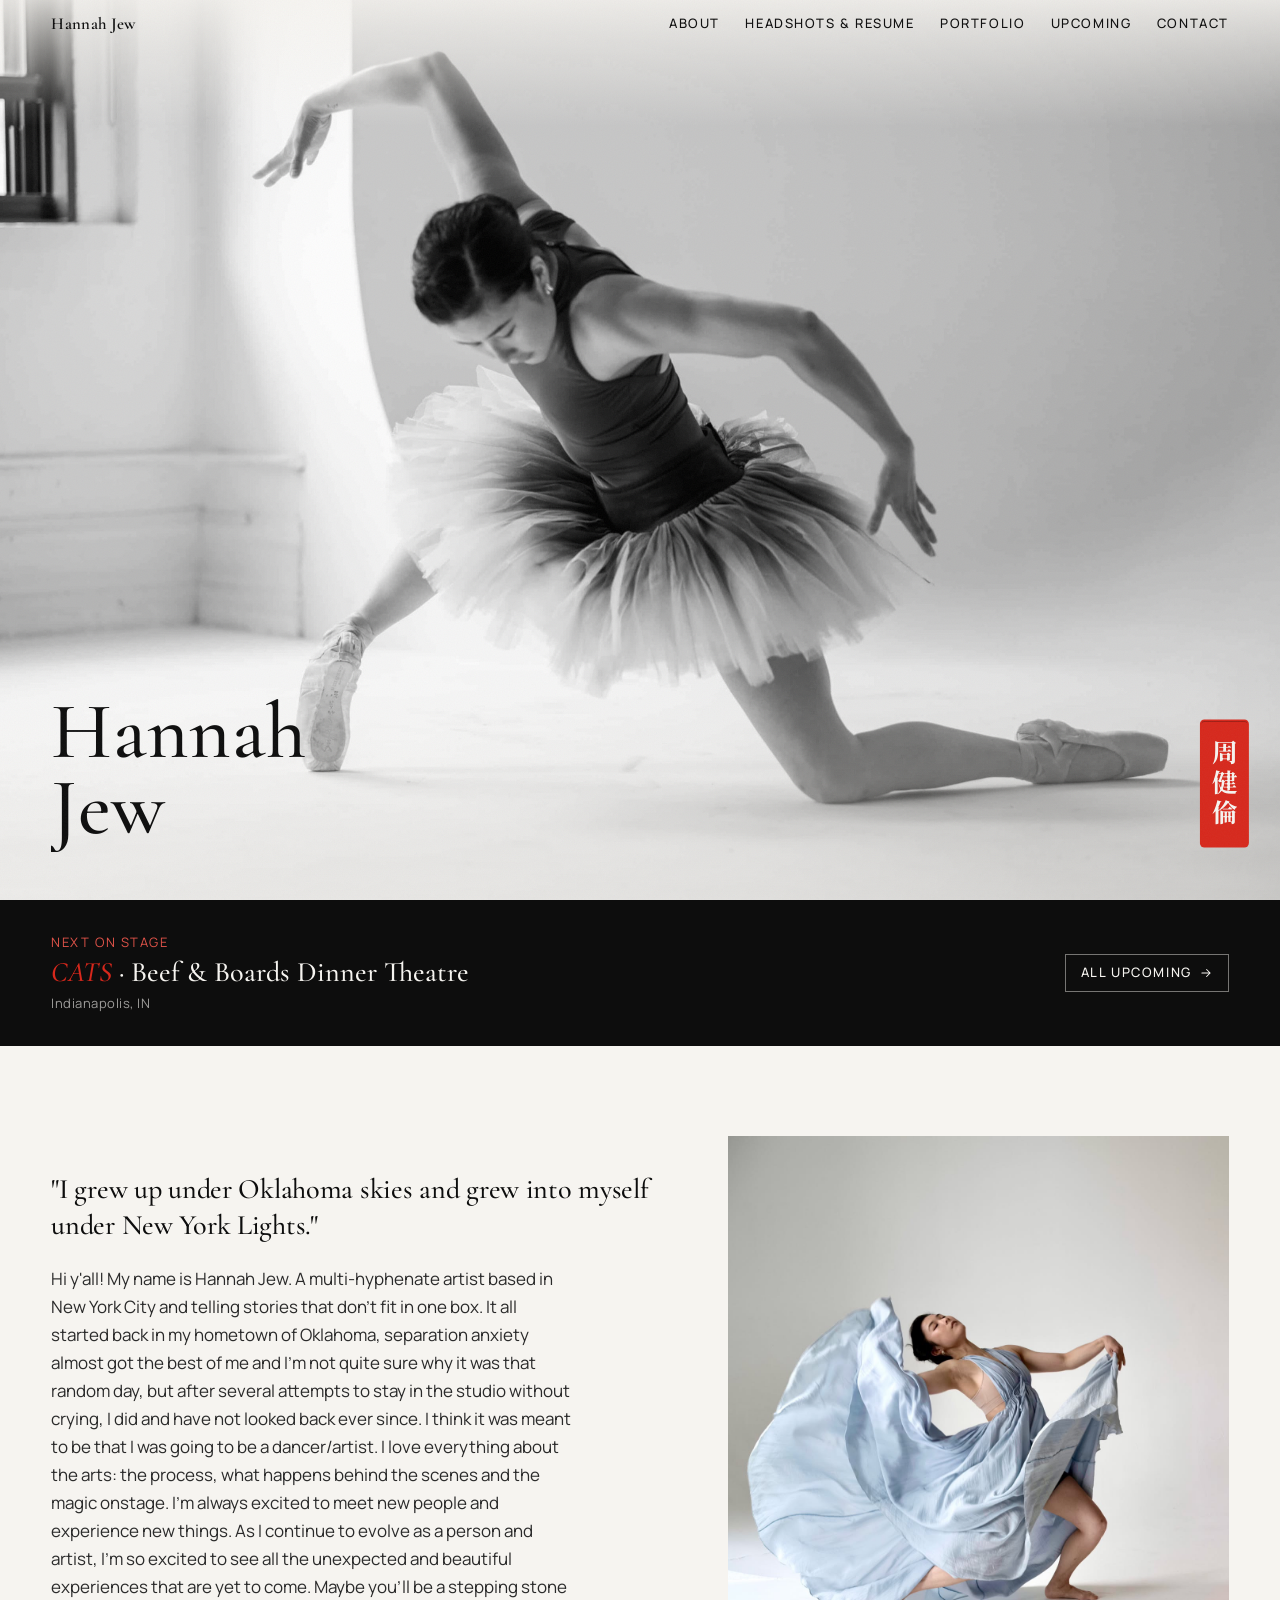
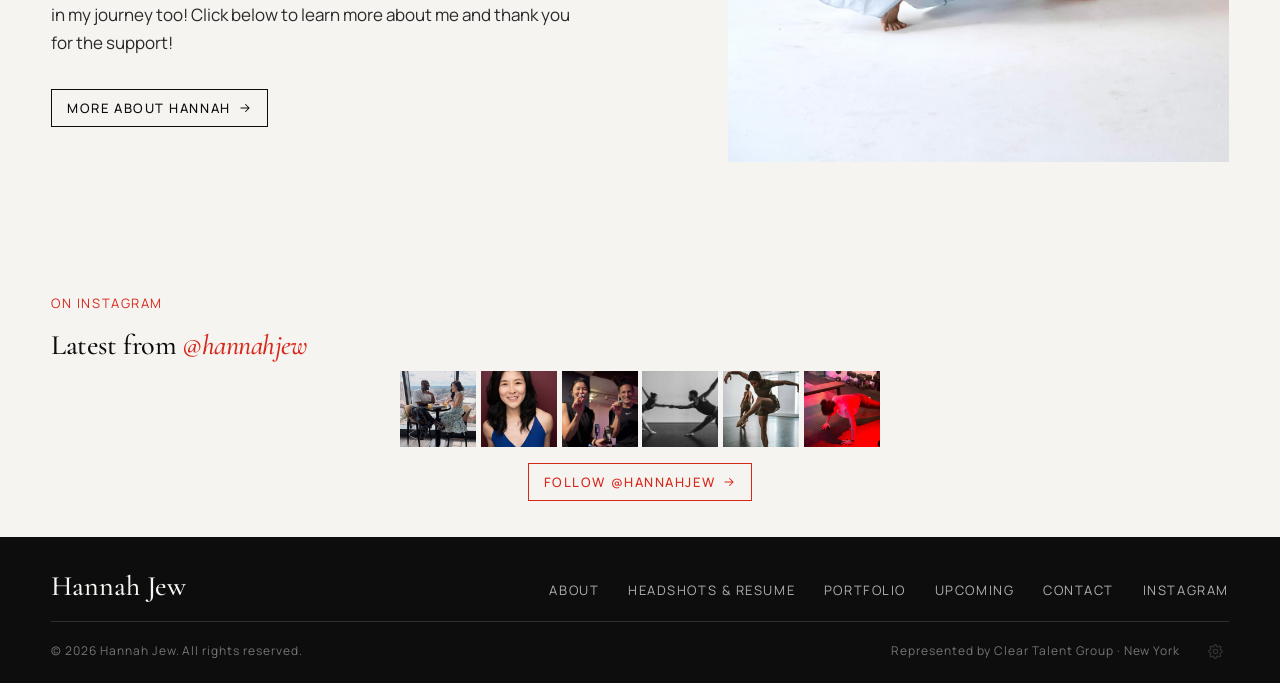
==== index.html @ 195b4dde "Studio polish: SVG icons, safer editing, multi-upload Replace editor and UI symbols with SVGs, keep " ====
<!DOCTYPE html>
<html lang="en">
<head>
  <meta charset="UTF-8" />
  <meta name="viewport" content="width=device-width, initial-scale=1.0" />
  <title>Hannah Jew</title>
  <meta name="description" content="Hannah Jew 周健倫 is a NYC-based multi-hyphenate artist: dancer, choreographer, and educator. AEA. The King and I National Tour, New York City Opera, Nai-Ni Chen Dance Company." />
  <meta property="og:title" content="Hannah Jew" />
  <meta property="og:description" content="Dancer · Choreographer · Educator · New York City" />
  <meta property="og:image" content="https://hannahcjew.com/assets/img/hero-tutu-bw.jpg" />
  <link rel="preconnect" href="https://fonts.googleapis.com" />
  <link rel="preconnect" href="https://fonts.gstatic.com" crossorigin />
  <link href="https://fonts.googleapis.com/css2?family=Cormorant+Garamond:ital,wght@0,400;0,500;0,600;0,700;1,400;1,500;1,600&family=Manrope:wght@400;500;600;700&family=Noto+Serif+TC:wght@500;600;700&display=swap" rel="stylesheet" />
  <link rel="stylesheet" href="assets/css/style.css?v=2026-08-30a" />
  <link rel="icon" href="favicon-32.png" type="image/png" sizes="32x32" />
  <link rel="icon" href="favicon-512.png" type="image/png" sizes="512x512" />
  <link rel="apple-touch-icon" href="apple-touch-icon.png" />
</head>
<body>

  <header class="nav">
    <a class="nav__brand" href="index.html">
      <span>Hannah Jew</span>
    </a>
    <button class="nav__toggle" aria-label="Menu" aria-expanded="false">
      <span></span><span></span><span></span>
    </button>
    <nav class="nav__links">
      <a href="about.html">About</a>
      <a href="headshots.html">Headshots &amp; Resume</a>
      <a href="portfolio.html">Portfolio</a>
      <a href="upcoming.html">Upcoming</a>
      <a href="contact.html">Contact</a>
    </nav>
  </header>

  <main>
    <section class="hero">
      <div class="hero__img">
        <img data-home-hero src="assets/img/hero-tutu-bw.jpg" alt="Hannah Jew in a tutu and pointe shoes, folded forward in an expressive pose" fetchpriority="high" />
      </div>
      <div class="hero__content">
        <h1 class="hero__name" aria-label="Hannah Jew">
          <span class="line"><span class="split" aria-hidden="true">Hannah</span></span>
          <span class="line"><em class="split" aria-hidden="true">Jew</em></span>
        </h1>
        <div class="hero__zh-block">
          <span class="seal seal--hero" lang="zh-Hant">周健倫</span>
        </div>
      </div>
    </section>

    <section class="next-show">
      <div class="container will-reveal">
        <p class="kicker" data-home-next-kicker>Next on stage</p>
        <h2 data-home-next-title><em>CATS</em> · Victoria</h2>
        <p class="meta" data-home-next-venue>Beef &amp; Boards Dinner Theatre · Indianapolis, IN</p>
        <a class="btn" data-home-next-link href="upcoming.html">Dates &amp; tickets <svg class="i" viewBox="0 0 24 24" width="14" height="14" aria-hidden="true" fill="none" stroke="currentColor" stroke-width="1.8" stroke-linecap="round" stroke-linejoin="round"><path d="M5 12h14M13 6l6 6-6 6"/></svg></a>
      </div>
    </section>

    <section class="container">
      <div class="intro">
        <div class="will-reveal">
          <h2 data-home-headline>A multi-hyphenate artist moving between <em>ballet, Broadway, and heritage</em>, telling stories that don't fit in one box.</h2>
          <div class="home-body" data-home-body></div>
          <a class="btn" href="about.html">More about Hannah <svg class="i" viewBox="0 0 24 24" width="14" height="14" aria-hidden="true" fill="none" stroke="currentColor" stroke-width="1.8" stroke-linecap="round" stroke-linejoin="round"><path d="M5 12h14M13 6l6 6-6 6"/></svg></a>
        </div>
        <figure class="intro__img will-reveal">
          <img data-home-intro-img src="assets/img/green-leotard.jpg" alt="Hannah Jew in a green leotard, arms curved in a sculptural contemporary shape" loading="lazy" />
        </figure>
      </div>
    </section>

    <section class="insta">
      <div class="container">
        <div class="page-head will-reveal">
          <p class="kicker">On Instagram</p>
          <h1>Latest from <em>@hannahjew</em></h1>
        </div>
        <div class="insta-grid">
          <a href="https://www.instagram.com/hannahjew" target="_blank" rel="noopener"><img src="assets/img/insta/insta-1.jpg" alt="Recent Instagram post from @hannahjew" loading="lazy" /></a>
          <a href="https://www.instagram.com/hannahjew" target="_blank" rel="noopener"><img src="assets/img/insta/insta-2.jpg" alt="" loading="lazy" /></a>
          <a href="https://www.instagram.com/hannahjew" target="_blank" rel="noopener"><img src="assets/img/insta/insta-3.jpg" alt="" loading="lazy" /></a>
          <a href="https://www.instagram.com/hannahjew" target="_blank" rel="noopener"><img src="assets/img/insta/insta-4.jpg" alt="" loading="lazy" /></a>
          <a href="https://www.instagram.com/hannahjew" target="_blank" rel="noopener"><img src="assets/img/insta/insta-5.jpg" alt="" loading="lazy" /></a>
          <a href="https://www.instagram.com/hannahjew" target="_blank" rel="noopener"><img src="assets/img/insta/insta-6.jpg" alt="" loading="lazy" /></a>
        </div>
        <p class="insta-follow will-reveal">
          <a class="btn btn--red" href="https://www.instagram.com/hannahjew" target="_blank" rel="noopener">Follow @hannahjew <svg class="i" viewBox="0 0 24 24" width="14" height="14" aria-hidden="true" fill="none" stroke="currentColor" stroke-width="1.8" stroke-linecap="round" stroke-linejoin="round"><path d="M5 12h14M13 6l6 6-6 6"/></svg></a>
        </p>
      </div>
    </section>
  </main>

  <footer class="footer">
    <div class="footer__top">
      <p class="footer__name">Hannah Jew</p>
      <nav class="footer__links">
        <a href="about.html">About</a>
        <a href="headshots.html">Headshots &amp; Resume</a>
        <a href="portfolio.html">Portfolio</a>
        <a href="upcoming.html">Upcoming</a>
        <a href="contact.html">Contact</a>
        <a href="https://www.instagram.com/hannahjew" target="_blank" rel="noopener">Instagram</a>
      </nav>
    </div>
    <div class="footer__bottom">
      <span>© <span data-year>2026</span> Hannah Jew. All rights reserved.</span>
      <span>Represented by Clear Talent Group · New York</span>
    </div>
  </footer>

  <script src="assets/js/config.js?v=2026-08-30a"></script>
  <script src="assets/js/main.js?v=2026-08-30a"></script>
  <script src="assets/js/content.js?v=2026-08-30a"></script>
  <script src="assets/js/studio.js?v=2026-08-30a"></script>
</body>
</html>
---- assets/css/style.css ----
/* ============================================================
   HANNAH JEW 周健倫 · hannahcjew.com
   Design system: ink black / warm paper white / seal-stamp red
   Type: Cormorant Garamond (display serif) · Manrope (UI/body)
         Noto Serif TC (Chinese)
   ============================================================ */

:root {
  --ink: #0d0d0d;
  --ink-rgb: 13 13 13;
  --ink-soft: #2a2a2a;
  --paper: #f6f4f0;
  --paper-rgb: 246 244 240;
  --paper-dim: #ece9e3;
  --red: #d7281c;          /* vermillion, Chinese seal-paste red */
  --red-deep: #b01f15;
  --grey: #8a877f;
  --line: rgb(var(--ink-rgb) / 0.14);

  --font-display: "Cormorant Garamond", "Noto Serif TC", Georgia, serif;
  --font-ui: "Manrope", "Helvetica Neue", Arial, sans-serif;
  --sans: var(--font-ui);
  --font-tc: "Noto Serif TC", "Songti TC", "SimSun", serif;

  --nav-h: 48px;
  --pad: clamp(1.25rem, 4vw, 3.5rem);
  --ease-out: cubic-bezier(0.16, 1, 0.3, 1);

  --text-xs: 0.75rem;
  --text-sm: 0.8125rem;
  --text-body: 1.0625rem;
  --text-h2: clamp(1.35rem, 2.2vw, 1.8rem);
  --text-h1: clamp(1.85rem, 3.4vw, 2.75rem);
  --text-display: clamp(2.4rem, 6.4vw, 5rem);
  --ls-label: 0.12em;
}

/* ============================================================
   THEMES
   Five looks, all switchable from the dropdown in the nav.
   The default is set in assets/js/config.js.
   1. seal      · paper white / ink / vermillion (the original)
   2. noir      · ink black stage, paper text, red spotlight
   3. porcelain · gallery white with cobalt blue (Chinese porcelain)
   4. crimson   · deep red curtain, gold-cream text
   5. jade      · soft celadon paper with deep jade green
   ============================================================ */

[data-theme="noir"] {
  --ink: #f2efe9;
  --ink-rgb: 242 239 233;
  --ink-soft: #c9c5bd;
  --paper: #0e0d0c;
  --paper-rgb: 14 13 12;
  --paper-dim: #191715;
  --red: #ff3b2e;
  --red-deep: #d7281c;
  --grey: #7d7a73;
  --line: rgb(var(--ink-rgb) / 0.16);
}

[data-theme="porcelain"] {
  --ink: #101728;
  --ink-rgb: 16 23 40;
  --ink-soft: #33405c;
  --paper: #f5f7fa;
  --paper-rgb: 245 247 250;
  --paper-dim: #e8edf4;
  --red: #1b4fd8;
  --red-deep: #143ca8;
  --grey: #828b9c;
  --line: rgb(var(--ink-rgb) / 0.13);
}

[data-theme="crimson"] {
  --ink: #f7ead8;
  --ink-rgb: 247 234 216;
  --ink-soft: #d9c6ae;
  --paper: #2a0705;
  --paper-rgb: 42 7 5;
  --paper-dim: #3a0f0c;
  --red: #ff4a3d;
  --red-deep: #e03325;
  --grey: #a08672;
  --line: rgb(var(--ink-rgb) / 0.18);
}

[data-theme="jade"] {
  --ink: #12241c;
  --ink-rgb: 18 36 28;
  --ink-soft: #33503f;
  --paper: #eff3ec;
  --paper-rgb: 239 243 236;
  --paper-dim: #e2e9dd;
  --red: #0e7a4f;
  --red-deep: #0a5c3b;
  --grey: #7f8f82;
  --line: rgb(var(--ink-rgb) / 0.14);
}

/* ------------------------------------------------------------
   THEME AMBIENCE
   Each theme gets its own living background layer:
   noir      · a stage spotlight that follows the cursor
   porcelain · slow-drifting pools of blue light
   crimson   · a silky sheen sweeping across the curtain
   jade      · soft mist breathing across the page
   ------------------------------------------------------------ */
body::before {
  content: "";
  position: fixed;
  inset: -25%;
  pointer-events: none;
  z-index: 8990;
  opacity: 0;
  transition: opacity 1.2s var(--ease-out);
}

[data-theme="noir"] body::before {
  inset: 0; /* spotlight tracks the cursor in viewport coordinates */
  opacity: 1;
  background: radial-gradient(
    46rem circle at var(--mx, 50%) var(--my, 30%),
    rgb(255 233 195 / 0.11),
    rgb(255 233 195 / 0.04) 42%,
    transparent 68%
  );
  mix-blend-mode: screen;
}

[data-theme="porcelain"] body::before {
  opacity: 1;
  background:
    radial-gradient(40rem 26rem at 16% 22%, rgb(27 79 216 / 0.08), transparent 68%),
    radial-gradient(46rem 30rem at 86% 74%, rgb(27 79 216 / 0.06), transparent 68%);
  animation: ambientDrift 24s ease-in-out infinite alternate;
}

[data-theme="crimson"] body::before {
  opacity: 1;
  background: linear-gradient(
    105deg,
    transparent 32%,
    rgb(255 170 110 / 0.10) 46%,
    rgb(255 170 110 / 0.04) 52%,
    transparent 64%
  );
  background-size: 280% 100%;
  animation: ambientSheen 10s ease-in-out infinite;
}

[data-theme="jade"] body::before {
  opacity: 1;
  background:
    radial-gradient(44rem 26rem at 24% 78%, rgb(14 122 79 / 0.08), transparent 70%),
    radial-gradient(38rem 24rem at 80% 18%, rgb(14 122 79 / 0.05), transparent 70%);
  animation: ambientDrift 30s ease-in-out infinite alternate;
}

@keyframes ambientDrift {
  to { transform: translate3d(4%, -3%, 0) scale(1.08); }
}
@keyframes ambientSheen {
  0% { background-position: 130% 0; }
  60% { background-position: -30% 0; }
  100% { background-position: -30% 0; }
}

/* theme-change sweep: view transition circle reveal */
::view-transition-old(root),
::view-transition-new(root) {
  animation: none;
  mix-blend-mode: normal;
}
/* fallback crossfade for browsers without view transitions */
html.theme-fading,
html.theme-fading * {
  transition: background-color 0.6s var(--ease-out), color 0.6s var(--ease-out),
    border-color 0.6s var(--ease-out) !important;
}

/* ---------- reset ---------- */
*, *::before, *::after { box-sizing: border-box; margin: 0; padding: 0; }
html { scroll-behavior: smooth; font-optical-sizing: auto; }
body {
  font-family: var(--font-ui);
  background: var(--paper);
  color: var(--ink);
  font-size: var(--text-body);
  line-height: 1.65;
  -webkit-font-smoothing: antialiased;
  overflow-x: hidden;
  min-height: 100svh;
  display: flex;
  flex-direction: column;
}
main { flex: 1; }
img { display: block; max-width: 100%; height: auto; }
a { color: inherit; text-decoration: none; }
ul { list-style: none; }
button { font: inherit; background: none; border: none; cursor: pointer; color: inherit; }

::selection { background: var(--red); color: var(--paper); }

/* subtle film grain over everything */
body::after {
  content: "";
  position: fixed;
  inset: 0;
  pointer-events: none;
  z-index: 9000;
  opacity: 0.05;
  background-image: url("data:image/svg+xml,%3Csvg xmlns='http://www.w3.org/2000/svg' width='120' height='120'%3E%3Cfilter id='n'%3E%3CfeTurbulence type='fractalNoise' baseFrequency='0.85' numOctaves='2'/%3E%3C/filter%3E%3Crect width='120' height='120' filter='url(%23n)'/%3E%3C/svg%3E");
}

/* ---------- seal stamp (logo) ---------- */
.seal {
  display: inline-flex;
  align-items: center;
  justify-content: center;
  background: var(--red);
  color: var(--paper);
  font-family: var(--font-tc);
  font-weight: 700;
  writing-mode: vertical-rl;
  letter-spacing: 0.18em;
  border-radius: 3px;
  box-shadow: 0 1px 0 rgba(0,0,0,0.25) inset, 0 0 0 1.5px var(--red);
  outline: 1px solid transparent;
  user-select: none;
  line-height: 1;
}
.seal--nav {
  font-size: 0.78rem;
  padding: 0.5em 0.32em;
  transform: rotate(0.001deg);
}
.seal--hero {
  font-size: clamp(1.1rem, 2.2vw, 1.6rem);
  padding: 0.65em 0.4em;
  transform: none;
  animation: sealStamp 1s 1.15s var(--ease-out) both;
}
@keyframes sealStamp {
  from { opacity: 0; transform: scale(1.08); }
  to { opacity: 1; transform: none; }
}
.seal--footer { font-size: 0.9rem; padding: 0.6em 0.38em; }

/* ---------- navigation ---------- */
.nav {
  position: fixed;
  top: 0; left: 0; right: 0;
  z-index: 1000;
  height: var(--nav-h);
  display: flex;
  align-items: center;
  justify-content: space-between;
  padding: 0 var(--pad);
  transition: background 0.4s var(--ease-out), box-shadow 0.4s var(--ease-out);
}
/* the blur lives on a pseudo-element: backdrop-filter on the nav
   itself would trap the fixed fullscreen mobile menu inside the bar */
.nav::before {
  content: "";
  position: absolute;
  inset: 0;
  z-index: -1;
  background: rgb(var(--paper-rgb) / 0.88);
  backdrop-filter: blur(14px);
  -webkit-backdrop-filter: blur(14px);
  opacity: 0;
  transition: opacity 0.4s var(--ease-out);
}
.nav.is-scrolled::before { opacity: 1; }
.nav.is-scrolled { box-shadow: 0 1px 0 var(--line); }
.nav__brand {
  display: flex;
  align-items: center;
  gap: 0.75rem;
  font-family: var(--font-display);
  font-weight: 600;
  font-size: 1.05rem;
  letter-spacing: 0.02em;
}
.nav__brand .zh {
  font-family: var(--font-tc);
  font-size: 0.95rem;
  color: var(--ink-soft);
}
.nav__links {
  display: flex;
  gap: clamp(0.85rem, 2vw, 1.7rem);
  align-items: center;
}
.nav__links a {
  font-size: var(--text-sm);
  font-weight: 500;
  letter-spacing: var(--ls-label);
  text-transform: uppercase;
  position: relative;
  padding: 0.2em 0;
}
.nav__links a::after {
  content: "";
  position: absolute;
  left: 0; bottom: 0;
  width: 100%; height: 1.5px;
  background: var(--red);
  transform: scaleX(0);
  transform-origin: right;
  transition: transform 0.35s var(--ease-out);
}
.nav__links a:hover::after,
.nav__links a.is-active::after { transform: scaleX(1); transform-origin: left; }
.nav__links a.is-active { color: var(--red); }
.nav-chip {
  display: inline-flex;
  align-items: center;
  position: relative;
}
.nav-chip.is-nav-hidden { display: none; }
body.hj-edit .nav-chip.is-nav-hidden { display: inline-flex; }
body.hj-edit .nav-chip.is-nav-hidden a { opacity: 0.4; }
.nav-chip__x {
  display: none;
  position: absolute;
  top: -0.55rem;
  right: -0.7rem;
  width: 18px;
  height: 18px;
  border-radius: 999px;
  border: 1px solid var(--line);
  background: var(--paper);
  color: var(--ink);
  font-size: 0.75rem;
  line-height: 1;
  cursor: pointer;
  place-items: center;
  z-index: 3;
}
body.hj-edit .nav-chip__x { display: grid; }
.nav-chip__x:hover { background: var(--red); border-color: var(--red); color: #fff; }

.nav__toggle {
  display: none;
  z-index: 1102;
  width: 32px; height: 32px;
  position: relative;
}
.nav__toggle span {
  position: absolute;
  left: 8px; right: 8px;
  height: 2px;
  background: currentColor;
  transition: transform 0.35s var(--ease-out), opacity 0.25s;
}
.nav__toggle span:nth-child(1) { top: 8px; }
.nav__toggle span:nth-child(2) { top: 15px; }
.nav__toggle span:nth-child(3) { top: 22px; }
.nav__toggle[aria-expanded="true"] span:nth-child(1) { transform: translateY(7px) rotate(45deg); }
.nav__toggle[aria-expanded="true"] span:nth-child(2) { opacity: 0; }
.nav__toggle[aria-expanded="true"] span:nth-child(3) { transform: translateY(-7px) rotate(-45deg); }

@media (max-width: 820px) {
  .nav__toggle { display: block; }
  /* the mobile menu becomes a playbill of its own:
     numbered italic serif entries rising in one after another,
     with the Chinese name watermarked down the right edge */
  .nav__links {
    position: fixed;
    inset: 0;
    z-index: 1100;
    flex-direction: column;
    align-items: flex-start;
    justify-content: center;
    gap: 1.3rem;
    padding-left: clamp(2rem, 10vw, 4rem);
    background: var(--ink);
    color: var(--paper);
    /* circular wipe out of the hamburger corner */
    clip-path: circle(0px at calc(100% - 40px) 38px);
    pointer-events: none;
    transition: clip-path 0.65s var(--ease-out);
  }
  .nav__links.is-open {
    clip-path: circle(150% at calc(100% - 40px) 38px);
    pointer-events: auto;
  }
  .nav__links a {
    font-family: var(--font-display);
    font-style: italic;
    font-weight: 400;
    font-size: clamp(1.55rem, 5.5vw, 2.05rem);
    letter-spacing: 0.01em;
    text-transform: none;
    opacity: 0;
    transform: translateY(26px);
    transition: opacity 0.5s var(--ease-out), transform 0.5s var(--ease-out);
  }
  .nav__links a::after { height: 2px; bottom: 0.06em; }
  .nav__links.is-open a { opacity: 1; transform: none; }
  .nav__links.is-open .nav-chip:nth-child(1) a { transition-delay: 0.08s; }
  .nav__links.is-open .nav-chip:nth-child(2) a { transition-delay: 0.15s; }
  .nav__links.is-open .nav-chip:nth-child(3) a { transition-delay: 0.22s; }
  .nav__links.is-open .nav-chip:nth-child(4) a { transition-delay: 0.29s; }
  .nav__links.is-open .nav-chip:nth-child(5) a { transition-delay: 0.36s; }
  body.nav-open { overflow: hidden; }
  body.nav-open .nav__toggle { color: var(--paper); }
}

/* ---------- hero (home) ---------- */
.hero {
  position: relative;
  min-height: 100svh;
  display: grid;
  grid-template-columns: 1fr;
  grid-template-rows: 1fr auto; /* name block takes the space, ticker pins to the bottom edge */
  overflow: hidden;
  background: var(--paper);
}
.hero__img {
  position: absolute;
  inset: 0;
  overflow: hidden;
  animation: heroReveal 1.5s var(--ease-out) both;
}
@keyframes heroReveal {
  from { opacity: 0; clip-path: inset(0 0 14% 0); }
  to { opacity: 1; clip-path: inset(0 0 0 0); }
}
.hero__img img {
  width: 100%; height: 100%;
  object-fit: cover;
  object-position: center 30%;
  filter: none;
  transform-origin: 50% 35%;
  animation: kenBurns 30s ease-in-out infinite alternate;
  transition: filter 1s var(--ease-out);
}
@keyframes kenBurns {
  from { transform: scale(1.02); }
  to { transform: scale(1.14) translateX(-1.5%); }
}
/* the hero photograph stays black and white in every theme;
   only noir deepens the contrast slightly for its darker stage */
[data-theme="noir"] .hero__img img {
  filter: contrast(1.08) brightness(0.92);
}
.hero__img::after {
  content: "";
  position: absolute; inset: 0;
  pointer-events: none;
  background:
    linear-gradient(to bottom, rgb(var(--paper-rgb) / 0.85) 0%, rgb(var(--paper-rgb) / 0) 14%),
    linear-gradient(to top, rgb(var(--paper-rgb) / 0.55) 0%, rgb(var(--paper-rgb) / 0) 26%);
}
.hero__content {
  position: relative;
  z-index: 2;
  align-self: end;
  padding: 0 var(--pad) clamp(2.5rem, 6vh, 5rem);
  display: flex;
  align-items: flex-end;
  justify-content: space-between;
  gap: 2rem;
  flex-wrap: wrap;
}
.hero__name {
  font-family: var(--font-display);
  font-weight: 500;
  font-size: var(--text-display);
  line-height: 0.95;
  letter-spacing: 0.005em;
}
.hero__name .line {
  display: block;
  overflow: hidden;
  padding-bottom: 0.08em;
  margin-bottom: -0.08em;
}
.hero__name em {
  /* upright: Bodoni's italic capital J reads oddly at display sizes */
  font-style: normal;
  font-weight: 500;
  color: inherit;
}
.hero__name .char {
  display: inline-block;
  transform: translateY(118%) rotate(5deg);
  transform-origin: 0 100%;
  animation: charUp 1s var(--ease-out) forwards;
  animation-delay: calc(0.3s + var(--i) * 0.06s);
}
@keyframes charUp {
  to { transform: translateY(0) rotate(0); }
}
.hero__zh-block {
  display: flex;
  align-items: flex-end;
  gap: 1rem;
  margin-left: auto;
  translate: 1.15rem 0;
}
.fade-in {
  opacity: 0;
  animation: fadeIn 1.2s 0.9s var(--ease-out) forwards;
}
@keyframes fadeIn { to { opacity: 1; } }

/* ---------- generic page scaffolding ---------- */
.page {
  padding-top: calc(var(--nav-h) + clamp(2rem, 6vh, 4.5rem));
  padding-bottom: clamp(3rem, 8vh, 6rem);
}
.container {
  width: min(1200px, 100% - 2 * var(--pad));
  margin-inline: auto;
}

/* Full-bleed bars (nav, hero, covers, footer) line their contents up with
   the .container measure so every left and right edge matches down the page. */
.nav,
.hero__content,
.cover__head,
.footer { padding-inline: max(var(--pad), calc((100% - 1200px) / 2)); }

.page-head { margin-bottom: clamp(2rem, 5vh, 4rem); }
.page-head .kicker {
  display: inline-flex;
  align-items: center;
  gap: 0.6rem;
  font-size: var(--text-sm);
  letter-spacing: var(--ls-label);
  text-transform: uppercase;
  color: var(--red);
  margin-bottom: 1rem;
}
.page-head h1 {
  font-family: var(--font-display);
  font-weight: 500;
  font-size: var(--text-h1);
  line-height: 1.05;
  letter-spacing: -0.02em;
}
.page-head h1 em { font-style: italic; color: var(--red); }
.page-head .sub {
  margin-top: 1.1rem;
  max-width: 56ch;
  color: var(--ink-soft);
  font-size: var(--text-body);
}

/* scroll-reveal */
/* every page eases in as a whole before its sections take the stage */
main {
  animation: pageEnter 0.9s var(--ease-out) both;
}
@keyframes pageEnter {
  from { opacity: 0; }
  to { opacity: 1; }
}

/* sections rise softly out of a slight blur, like focus being pulled */
.will-reveal {
  opacity: 0;
  transform: translateY(34px);
  filter: blur(7px);
  transition:
    opacity 1.1s var(--ease-out),
    transform 1.1s var(--ease-out),
    filter 0.9s var(--ease-out);
}
.will-reveal.is-visible { opacity: 1; transform: none; filter: none; }

/* [data-stagger] grids cascade child by child; --d is set in main.js */
[data-stagger] > * {
  opacity: 0;
  transform: translateY(32px) scale(0.985);
  transition:
    opacity 1s var(--ease-out) calc(var(--d, 0) * 120ms),
    transform 1s var(--ease-out) calc(var(--d, 0) * 120ms);
}
[data-stagger].is-visible > * { opacity: 1; transform: none; }

/* portrait photos settle out of a slow zoom as their page reveals */
.about-portrait,
.contact-grid figure { overflow: hidden; }
.about-portrait img,
.contact-grid figure img {
  transform: scale(1.06);
  transition: transform 1.6s var(--ease-out);
}
.about-portrait.is-visible img,
.contact-grid figure.is-visible img { transform: scale(1); }

/* ---------- buttons ---------- */
.btn {
  display: inline-flex;
  align-items: center;
  gap: 0.45rem;
  padding: 0.55em 1.15em;
  border: 1px solid var(--ink);
  font-size: var(--text-sm);
  font-weight: 500;
  letter-spacing: var(--ls-label);
  text-transform: uppercase;
  transition: background 0.3s var(--ease-out), color 0.3s var(--ease-out), border-color 0.3s;
}
.btn:hover { background: var(--ink); color: var(--paper); }
.btn--red { border-color: var(--red); color: var(--red); }
.btn--red:hover { background: var(--red); color: var(--paper); }
.btn--solid { background: var(--ink); color: var(--paper); }
.btn--solid:hover { background: var(--red); border-color: var(--red); }
.i {
  display: inline-block;
  flex-shrink: 0;
  vertical-align: -0.12em;
}
.hj-item-tools button .i,
.filter-chip__x .i,
.nav-chip__x .i,
.work-player__close .i,
.lightbox__close .i {
  display: block;
}

/* ---------- home: intro strip ---------- */
.intro {
  display: grid;
  grid-template-columns: 1.1fr 0.9fr;
  gap: clamp(2rem, 5vw, 5rem);
  align-items: center;
  padding-block: clamp(4rem, 10vh, 7rem);
}
.intro h2 {
  font-family: var(--font-display);
  font-weight: 500;
  font-size: var(--text-h2);
  line-height: 1.3;
  letter-spacing: -0.01em;
}
.intro h2 em { font-style: italic; color: var(--red); }
.intro p { margin-top: 1.3rem; color: var(--ink-soft); max-width: 52ch; }
.home-body { margin-top: 1.3rem; max-width: 52ch; }
.home-body p { color: var(--ink-soft); }
.home-body p + p { margin-top: 1rem; }
.intro .btn { margin-top: 2rem; }
.intro__img {
  position: relative;
}
.intro__img img {
  width: 100%;
  aspect-ratio: 4 / 5;
  object-fit: cover;
  /* the photo settles out of a slow zoom as it reveals */
  transform: scale(1.07);
  transition: transform 1.6s var(--ease-out);
}
.intro__img.is-visible img { transform: scale(1); }
@media (max-width: 820px) {
  .intro { grid-template-columns: 1fr; }
}

/* ---------- home: category cards ---------- */
.cats {
  display: grid;
  grid-template-columns: repeat(4, 1fr);
  gap: 1px;
  background: var(--line);
  border-block: 1px solid var(--line);
}
.cat-card {
  position: relative;
  background: var(--paper);
  aspect-ratio: 3 / 4;
  overflow: hidden;
  display: block;
}
.cat-card img {
  width: 100%; height: 100%;
  object-fit: cover;
  transition: transform 0.8s var(--ease-out);
}
.cat-card:hover img { transform: scale(1.045); }
.cat-card__label {
  position: absolute;
  left: 0; right: 0; bottom: 0;
  padding: 1.1rem 1.2rem;
  display: flex;
  align-items: center;
  justify-content: space-between;
  background: linear-gradient(to top, rgb(var(--ink-rgb) / 0.72), transparent);
  color: var(--paper);
  font-size: var(--text-sm);
  font-weight: 600;
  letter-spacing: var(--ls-label);
  text-transform: uppercase;
}
.cat-card__label .arrow { transition: transform 0.35s var(--ease-out); }
.cat-card:hover .arrow { transform: translateX(6px); color: var(--red); }
@media (max-width: 820px) {
  /* on phones the categories become a swipeable film strip */
  .cats {
    display: flex;
    overflow-x: auto;
    scroll-snap-type: x mandatory;
    gap: 1rem;
    background: none;
    border-block: none;
    padding: 0.4rem var(--pad) 1.4rem;
    scrollbar-width: none;
  }
  .cats::-webkit-scrollbar { display: none; }
  .cat-card {
    flex: 0 0 74%;
    scroll-snap-align: center;
    border-radius: 8px;
  }
  .cat-card img { border-radius: 8px; }
  .cat-card__label { border-radius: 0 0 8px 8px; }
}

/* ---------- home: next performance, right under the hero ---------- */
.next-show {
  background: var(--ink);
  color: var(--paper);
  padding-block: clamp(1.4rem, 3.5vh, 2.1rem);
}
.next-show .container {
  display: grid;
  grid-template-columns: 1fr auto;
  align-items: center;
  column-gap: clamp(1.2rem, 3vw, 2.4rem);
  row-gap: 0.28rem;
}
.next-show .kicker {
  grid-column: 1;
  color: color-mix(in srgb, var(--red) 80%, white);
  font-size: var(--text-sm);
  letter-spacing: var(--ls-label);
  text-transform: uppercase;
}
.next-show h2 {
  grid-column: 1;
  font-family: var(--font-display);
  font-weight: 500;
  font-size: var(--text-h2);
  line-height: 1.1;
  color: var(--paper);
}
.next-show h2 em { font-style: italic; color: var(--red); }
.next-show .meta {
  grid-column: 1;
  color: rgb(var(--paper-rgb) / 0.62);
  font-size: var(--text-sm);
  letter-spacing: 0.04em;
}
.next-show .btn {
  grid-column: 2;
  grid-row: 1 / span 3;
  align-self: center;
  margin: 0;
  color: var(--paper);
  border-color: rgb(var(--paper-rgb) / 0.45);
}
.next-show .btn:hover { background: var(--paper); color: var(--ink); }

/* ---------- page cover: a full-bleed photo with the title over it ---------- */
.cover {
  position: relative;
  margin-top: var(--nav-h);
  height: clamp(380px, 72vh, 640px);
  overflow: hidden;
}
.cover__img { position: absolute; inset: 0; }
.cover__img img {
  width: 100%;
  height: 100%;
  object-fit: cover;
  object-position: 50% 32%;
  /* the cover settles out of a slow drift */
  animation: aboutCover 14s var(--ease-out) forwards;
}
@keyframes aboutCover {
  from { transform: scale(1.12); }
  to { transform: scale(1); }
}
.cover__img::after {
  content: "";
  position: absolute;
  inset: 0;
  pointer-events: none;
  background: linear-gradient(
    to top,
    var(--paper) 0%,
    rgb(var(--paper-rgb) / 0.82) 22%,
    rgb(var(--paper-rgb) / 0.2) 55%,
    transparent 78%
  );
}
.cover__head {
  position: absolute;
  left: 0;
  right: 0;
  bottom: clamp(1.4rem, 4vh, 2.6rem);
  animation: riseIn 1s 0.25s var(--ease-out) both;
}
.cover__head .kicker {
  font-size: var(--text-sm);
  letter-spacing: var(--ls-label);
  text-transform: uppercase;
  color: var(--red);
  margin-bottom: 0.7rem;
}
.cover__head h1 {
  font-family: var(--font-display);
  font-weight: 500;
  font-size: var(--text-display);
  line-height: 0.95;
  letter-spacing: 0.005em;
}
.cover__credit {
  margin-top: 0.5rem;
  font-family: var(--sans);
  font-size: var(--text-sm);
  letter-spacing: var(--ls-label);
  text-transform: uppercase;
  color: var(--grey);
}
.cover__credit:empty { display: none; }

.about-lead {
  max-width: 30ch;
  margin: clamp(2.6rem, 8vh, 5rem) 0 clamp(2.4rem, 7vh, 4rem);
  font-family: var(--font-display);
  font-size: var(--text-h2);
  line-height: 1.3;
  letter-spacing: -0.01em;
  color: var(--ink);
}

.about-feature {
  display: grid;
  grid-template-columns: 0.85fr 1.15fr;
  gap: clamp(2.5rem, 6vw, 5.5rem);
  align-items: start;
  padding-top: clamp(2rem, 5vh, 3rem);
  border-top: 1px solid var(--line);
}
.about-portrait {
  position: sticky;
  top: calc(var(--nav-h) + 1.5rem);
  margin: 0;
}
.about-portrait img { width: 100%; display: block; }
.about-portrait figcaption {
  margin-top: 0.7rem;
  font-family: var(--sans);
  font-size: var(--text-sm);
  letter-spacing: var(--ls-label);
  text-transform: uppercase;
  color: var(--grey);
}
.about-portrait figcaption .credit { display: block; margin-top: 0.25rem; opacity: 0.75; }
.about-portrait figcaption .credit:empty { display: none; }

.about-cta {
  display: flex;
  flex-wrap: wrap;
  gap: 0.8rem;
  margin: clamp(2.5rem, 7vh, 4.5rem) 0 clamp(3rem, 9vh, 6rem);
}

@media (max-width: 820px) {
  .cover { height: clamp(340px, 58vh, 460px); }
  .about-lead { max-width: none; }
  .about-feature { grid-template-columns: 1fr; }
  .about-portrait { position: static; max-width: 380px; }
}

.about-body p {
  margin-bottom: 1.5rem;
  font-size: var(--text-body);
  line-height: 1.75;
  color: var(--ink-soft);
  max-width: 62ch;
}
.about-body p:first-of-type::first-letter {
  font-family: var(--font-display);
  font-size: 2.15em;
  font-weight: 600;
  float: left;
  line-height: 0.82;
  padding: 0.06em 0.12em 0 0;
  color: var(--red);
}

/* ============================================================
   PAGE PERSONALITIES
   Every interior page gets its own design language:
   headshots · a dark streaming-service screen (billboard + shelves)
   portfolio · a gallery wall (masonry, hover reveals)
   upcoming  · a theatre playbill (centered, giant dates)
   contact   · a typographic poster
   about     · a magazine spread (drop cap, oversized lede)
   ============================================================ */

/* ---------- headshots & resume ---------- */
/* a headshot is framed tight, so keep the face high in the crop */
body.page-plate .cover__img img { object-position: 50% 18%; }

.resume-block {
  margin: clamp(1rem, 3vh, 1.8rem) 0 clamp(2.5rem, 7vh, 4.5rem);
}
.resume-block h2 {
  font-family: var(--font-display);
  font-weight: 500;
  font-size: var(--text-h2);
  margin: 0 0 0.9rem;
}
.resume-actions {
  display: flex;
  gap: 0.7rem;
  flex-wrap: wrap;
}

/* the resume reads on the page itself, so nobody has to open a PDF viewer */
.resume-view {
  margin-bottom: clamp(2.5rem, 7vh, 4.5rem);
  display: grid;
  gap: 1px;
  background: var(--line);
  border: 1px solid var(--line);
  box-shadow: 0 24px 60px -34px rgb(var(--ink-rgb) / 0.5);
}
.resume-page {
  display: block;
  width: 100%;
  height: auto;
  background: #fff;
  animation: resumeIn 0.9s var(--ease-out) both;
}
@keyframes resumeIn {
  from { opacity: 0; }
  to { opacity: 1; }
}
.resume-view__note {
  padding: clamp(2rem, 8vw, 4rem);
  text-align: center;
  font-size: 0.78rem;
  letter-spacing: 0.16em;
  text-transform: uppercase;
  color: var(--grey);
  background: var(--paper-dim);
}
.resume-view.is-unavailable .resume-view__note {
  font-size: 0.85rem;
  letter-spacing: 0.02em;
  text-transform: none;
}

.shots-head {
  display: flex;
  align-items: baseline;
  justify-content: space-between;
  gap: 1rem;
  margin-bottom: clamp(1rem, 2.5vh, 1.5rem);
}
.shots-head h2 {
  font-family: var(--font-display);
  font-weight: 500;
  font-size: var(--text-h2);
}
.shots-head .note {
  font-family: var(--sans);
  font-size: var(--text-sm);
  letter-spacing: var(--ls-label);
  text-transform: uppercase;
  color: var(--grey);
}

.shots-grid {
  display: grid;
  grid-template-columns: repeat(auto-fill, minmax(230px, 1fr));
  gap: clamp(1rem, 2.5vw, 2rem);
  margin-bottom: clamp(2rem, 5vh, 3.2rem);
}
.shot {
  margin: 0;
  position: relative;
  cursor: zoom-in;
}
.shot img {
  width: 100%;
  aspect-ratio: 2 / 3;
  object-fit: cover;
  display: block;
  transition: transform 0.6s var(--ease-out);
}
.shot:hover img { transform: scale(1.015); }


/* ---------- portfolio: the gallery wall ---------- */
body.page-gallery .work-grid {
  display: grid;
  gap: clamp(1rem, 2.5vw, 2rem);
}
body.page-gallery .work {
  margin: 0;
}
body.page-gallery .work img {
  transition: transform 0.7s var(--ease-out);
}
body.page-gallery .work:hover img { transform: scale(1.03); }
body.page-gallery .work {
  position: relative;
}
body.page-gallery .work figcaption {
  position: static;
  padding: 0.7rem 0.1rem 0.15rem;
  background: none;
  color: var(--ink);
  transform: none;
}
body.page-gallery .work figcaption .credit {
  color: var(--grey);
}
/* upcoming keeps the plain page scaffolding; see the show list below */

/* ---------- contact: the poster ---------- */
body.page-poster .page-head h1 { font-size: var(--text-h1); }
body.page-poster main { position: relative; overflow: hidden; }
body.page-poster .contact-grid { counter-reset: poster; }
body.page-poster .contact-block { counter-increment: poster; }
body.page-poster .contact-block h3::before {
  content: "0" counter(poster);
  font-family: var(--font-display);
  font-style: italic;
  font-size: 1.15em;
  color: rgb(var(--ink-rgb) / 0.22);
  margin-right: 0.6em;
  vertical-align: -0.15em;
}
body.page-poster .contact-block a.big {
  display: inline-block;
  font-style: italic;
  font-size: var(--text-h2);
  border-bottom: none;
  background-image: linear-gradient(var(--red), var(--red));
  background-repeat: no-repeat;
  background-position: 0 96%;
  background-size: 100% 3px;
  transition: background-size 0.5s var(--ease-out), color 0.3s;
}
body.page-poster .contact-block a.big:hover {
  background-size: 12% 3px;
  color: var(--red);
}
body.page-poster .contact-grid figure {
  transform: rotate(1.6deg);
  border: 10px solid var(--paper);
  outline: 1px solid var(--line);
  box-shadow: 0 24px 50px -24px rgb(var(--ink-rgb) / 0.45);
  transition: transform 0.5s var(--ease-out);
}
body.page-poster .contact-grid figure:hover { transform: rotate(0deg) scale(1.01); }
body.page-poster .contact-grid figcaption { padding: 0.5rem 0.2rem 0.1rem; }

/* ---------- about: the magazine spread ---------- */
body.page-magazine .about-lead {
  border-left: 3px solid var(--red);
  padding-left: clamp(1rem, 2.5vw, 1.8rem);
}
body.page-magazine .about-portrait {
  border: 10px solid var(--paper);
  outline: 1px solid var(--line);
  box-shadow: 0 24px 50px -24px rgb(var(--ink-rgb) / 0.45);
}
body.page-magazine .about-portrait img { transition: transform 0.6s var(--ease-out); }

/* ---------- portfolio ---------- */
.filters {
  display: flex;
  flex-wrap: wrap;
  gap: 0.45rem;
  margin-bottom: clamp(1.6rem, 4vh, 2.6rem);
}
.filters button[data-filter] {
  padding: 0.48em 1.05em;
  border: 1px solid var(--line);
  border-radius: 999px;
  background: transparent;
  font-size: var(--text-sm);
  font-weight: 500;
  letter-spacing: 0.06em;
  text-transform: uppercase;
  color: var(--ink-soft);
  box-shadow: none;
  transition: color 0.25s var(--ease-out), background 0.25s var(--ease-out), border-color 0.25s var(--ease-out);
}
.filters button[data-filter]:hover {
  color: var(--ink);
  border-color: var(--ink);
}
.filters button[data-filter].is-active {
  background: var(--ink);
  border-color: var(--ink);
  color: var(--paper);
  box-shadow: none;
}
.filters button[data-filter].is-active::before { content: none; }
.filter-chip {
  display: inline-flex;
  align-items: center;
  position: relative;
}
.filter-chip__x {
  display: none;
  position: absolute;
  top: -0.45rem;
  right: -0.35rem;
  width: 22px;
  height: 22px;
  border-radius: 999px;
  border: 1px solid var(--line);
  background: var(--paper);
  color: var(--ink);
  font-size: 0.85rem;
  line-height: 1;
  cursor: pointer;
  place-items: center;
  z-index: 2;
}
body.hj-edit .filter-chip__x { display: grid; }
.filter-chip__x:hover { background: var(--red); border-color: var(--red); color: #fff; }

.work-grid {
  display: grid;
  grid-template-columns: repeat(3, 1fr);
  gap: clamp(1rem, 2.5vw, 2rem);
}
.work-grid[data-cols="2"] { grid-template-columns: repeat(2, 1fr); }
.work-grid[data-cols="4"] { grid-template-columns: repeat(4, 1fr); }
.work {
  position: relative;
  overflow: hidden;
  cursor: zoom-in;
  transition: opacity 0.45s var(--ease-out), transform 0.45s var(--ease-out);
}
.work.is-hidden { display: none; }
.work[data-span="2"] { grid-column: span 2; }
.work[data-span="3"] { grid-column: span 3; }
.work.is-dragging { opacity: 0.45; }
.work.is-drop { outline: 1px solid var(--ink); outline-offset: 4px; }
.work img {
  width: 100%;
  aspect-ratio: 4 / 5;
  object-fit: cover;
  transition: transform 0.7s var(--ease-out);
}
.work[data-orient="landscape"] img { aspect-ratio: 3 / 2; }
.work[data-orient="square"] img { aspect-ratio: 1 / 1; }
.work:hover img { transform: scale(1.04); }
.work figcaption {
  padding: 0.8rem 0.2rem 0;
}
.work figcaption .title {
  font-family: var(--font-display);
  font-size: 1.15rem;
  font-weight: 500;
}
.work figcaption .credit {
  display: block;
  margin-top: 0.25rem;
  font-size: var(--text-sm);
  letter-spacing: var(--ls-label);
  text-transform: uppercase;
  color: var(--grey);
}
.work figcaption .credit:empty { display: none; }
.work .tag-pick { display: none; }
body.hj-edit .work .tag { display: none; }
body.hj-edit .work .tag-pick {
  display: block;
  position: absolute;
  top: 0.8rem;
  left: 0.8rem;
  z-index: 2;
}
body.hj-edit .work .tag-pick select {
  font-family: var(--sans);
  font-size: var(--text-sm);
  font-weight: 700;
  letter-spacing: var(--ls-label);
  text-transform: uppercase;
  padding: 0.35em 0.6em;
  background: var(--paper);
  color: var(--ink);
  border: 1px solid var(--line);
  cursor: pointer;
}
.work .tag {
  position: absolute;
  top: 0.8rem; left: 0.8rem;
  background: var(--paper);
  color: var(--ink);
  font-size: var(--text-xs);
  font-weight: 600;
  letter-spacing: var(--ls-label);
  text-transform: uppercase;
  padding: 0.35em 0.8em;
}
.work-notes {
  display: none;
  margin: 0.55rem 0 0;
  color: var(--ink-soft);
  font-size: var(--text-sm);
  line-height: 1.5;
  white-space: pre-wrap;
}
.work-notes:not(:empty) { display: block; }
body.hj-edit .work-notes { display: block; }
.work-media { position: relative; display: block; }
/* Full-cover play button on video tiles so tapping anywhere plays it. */
.work-play {
  position: absolute;
  inset: 0;
  display: grid;
  place-items: center;
  background: rgb(0 0 0 / 0.18);
  color: #fff;
  border: 0;
  cursor: pointer;
  transition: background 0.25s var(--ease-out);
  z-index: 3;
}
.work-play__icon {
  width: clamp(56px, 6.5vw, 78px);
  height: clamp(56px, 6.5vw, 78px);
  border-radius: 999px;
  background: rgb(0 0 0 / 0.65);
  display: grid;
  place-items: center;
  padding: 0;
  transition: background 0.25s var(--ease-out), transform 0.25s var(--ease-out);
}
.work-play__icon .i { width: 22px; height: 22px; display: block; margin-left: 2px; }
.work-play:hover { background: rgb(0 0 0 / 0.32); }
.work-play:hover .work-play__icon { background: var(--red); transform: scale(1.06); }
.work.is-playing .work-play { display: none; }
body.hj-edit .work-play { display: none; }

.work-player {
  position: absolute;
  inset: 0;
  background: #000;
  z-index: 4;
}
.work-player iframe {
  width: 100%;
  height: 100%;
  border: 0;
  display: block;
}
.work-player__close {
  position: absolute;
  top: 0.4rem;
  right: 0.4rem;
  width: 34px;
  height: 34px;
  border-radius: 999px;
  background: rgb(0 0 0 / 0.65);
  color: #fff;
  border: 0;
  display: grid;
  place-items: center;
  cursor: pointer;
  z-index: 5;
  transition: background 0.2s var(--ease-out);
}
.work-player__close:hover { background: var(--red); }

.hj-edit-only { display: none; }
body.hj-edit .hj-edit-only { display: flex; }
.work-video-meta {
  flex-wrap: wrap;
  align-items: center;
  gap: 0.35rem;
  margin-top: 0.55rem;
}
.work-video-edit {
  padding: 0.3rem 0.6rem;
  border: 1px dashed var(--line);
  border-radius: 4px;
  color: var(--ink-soft);
  font-family: var(--sans);
  font-size: var(--text-xs);
  letter-spacing: var(--ls-label);
  text-transform: uppercase;
  cursor: pointer;
}
.work-video-edit:hover { color: var(--red); border-color: var(--red); }
.hj-add--video {
  margin-left: 0.5rem;
  background: transparent;
  color: var(--ink);
}
.work-shape {
  display: none;
  flex-wrap: wrap;
  align-items: center;
  gap: 0.25rem 0.35rem;
  margin-top: 0.45rem;
}
body.hj-edit .work-shape { display: flex; }
.work-shape button {
  padding: 0.15em 0.45em;
  border: none;
  background: none;
  color: var(--grey);
  font-family: var(--sans);
  font-size: 0.58rem;
  letter-spacing: 0.12em;
  text-transform: uppercase;
  cursor: pointer;
}
.work-shape button.is-on { color: var(--ink); box-shadow: inset 0 -1px 0 var(--ink); }
.hj-remove {
  display: none;
  margin-top: 0.55rem;
  padding: 0.65rem 1.1rem;
  min-height: 44px;
  align-items: center;
  justify-content: center;
  border: 1px solid var(--red);
  background: var(--red);
  color: #fff;
  font-family: var(--sans);
  font-size: var(--text-sm);
  letter-spacing: 0.04em;
  cursor: pointer;
  touch-action: manipulation;
  z-index: 8;
}
body.hj-edit .hj-remove { display: inline-flex; }
.hj-remove:hover { background: var(--red-deep); border-color: var(--red-deep); color: #fff; }
.work-shape button[data-remove] {
  margin-left: 0.4rem;
  padding: 0.45em 0.8em;
  min-height: 36px;
  color: #fff;
  background: var(--red);
  box-shadow: none;
  font-weight: 600;
}
.work-shape button[data-remove].is-on { box-shadow: none; color: #fff; }
.hj-layout {
  display: flex;
  flex-wrap: wrap;
  align-items: center;
  gap: 0.35rem 0.55rem;
  margin: -0.4rem 0 1.2rem;
  font-family: var(--sans);
  font-size: 0.62rem;
  letter-spacing: 0.12em;
  text-transform: uppercase;
  color: var(--grey);
}
.hj-layout button {
  padding: 0.1em 0.4em;
  border: none;
  background: none;
  color: var(--grey);
  cursor: pointer;
  letter-spacing: 0.12em;
}
.hj-layout button.is-on { color: var(--ink); box-shadow: inset 0 -1px 0 var(--ink); }
.hj-layout__hint { text-transform: none; letter-spacing: 0.02em; color: var(--grey); }
@media (max-width: 820px) {
  .work-grid,
  .work-grid[data-cols="3"],
  .work-grid[data-cols="4"] { grid-template-columns: repeat(2, 1fr); }
  .work[data-span="3"] { grid-column: span 2; }
}
@media (max-width: 520px) {
  .work-grid,
  .work-grid[data-cols="2"],
  .work-grid[data-cols="3"],
  .work-grid[data-cols="4"] { grid-template-columns: 1fr; }
  .work[data-span="2"],
  .work[data-span="3"] { grid-column: span 1; }
}

/* ---------- lightbox ---------- */
.lightbox {
  position: fixed;
  inset: 0;
  z-index: 2000;
  background: rgb(var(--ink-rgb) / 0.94);
  display: none;
  align-items: center;
  justify-content: center;
  padding: clamp(1rem, 4vw, 3rem);
}
.lightbox.is-open { display: flex; }
.lightbox img {
  max-width: min(1100px, 100%);
  max-height: 78vh;
  object-fit: contain;
}
.lightbox__inner { text-align: center; }
.lightbox__caption {
  color: var(--paper);
  margin-top: 1rem;
  font-size: 0.95rem;
  letter-spacing: 0.04em;
}
.lightbox__caption .credit { color: var(--grey); display: block; font-size: var(--text-sm); text-transform: uppercase; letter-spacing: var(--ls-label); margin-top: 0.2rem; }
.lightbox__close {
  position: absolute;
  top: 1.2rem; right: 1.6rem;
  color: var(--paper);
  font-size: 2rem;
  line-height: 1;
}
.lightbox__close:hover { color: var(--red); }
.lightbox__download {
  display: inline-flex;
  margin-top: 1rem;
  color: var(--paper);
  border: 1px solid rgb(var(--paper-rgb) / 0.4);
  padding: 0.55em 1.3em;
  font-size: var(--text-sm);
  letter-spacing: var(--ls-label);
  text-transform: uppercase;
}
.lightbox__download:hover { background: var(--red); border-color: var(--red); }
.lightbox__video {
  width: min(1100px, 100%);
  aspect-ratio: 16 / 9;
  max-height: 78vh;
  border: 0;
  background: #000;
  display: block;
  margin: 0 auto;
}
.lightbox.is-video img { display: none; }

/* ---------- upcoming ---------- */
.show-list { border-top: 1px solid var(--line); }
.show {
  display: grid;
  grid-template-columns: clamp(120px, 15vw, 200px) minmax(0, 1fr);
  gap: clamp(1.4rem, 4vw, 3rem);
  align-items: start;
  padding: clamp(1.8rem, 5vh, 3rem) 0;
  border-bottom: 1px solid var(--line);
}
.show__poster {
  margin: 0;
  width: 100%;
  overflow: hidden;
  cursor: zoom-in;
}
.show__poster img {
  display: block;
  width: 100%;
  aspect-ratio: 3 / 4;
  object-fit: cover;
  transition: transform 0.7s var(--ease-out);
}
.show__poster:hover img { transform: scale(1.03); }
.show__poster .shine { display: none; }

.show__body { display: grid; gap: 0.45rem; justify-items: start; }
.show__date {
  display: flex;
  align-items: baseline;
  gap: 0.5rem;
  margin-bottom: 0.2rem;
}
.show__date .month {
  font-family: var(--sans);
  font-size: var(--text-sm);
  font-weight: 600;
  letter-spacing: var(--ls-label);
  text-transform: uppercase;
  color: var(--red);
}
.show__date .year {
  font-family: var(--sans);
  font-size: var(--text-sm);
  letter-spacing: var(--ls-label);
  color: var(--grey);
}
.show__body h2 {
  font-family: var(--font-display);
  font-weight: 500;
  font-size: var(--text-h1);
  line-height: 1.08;
}
.show__body h2 em { font-style: italic; color: var(--red); }
.show__body .role {
  font-family: var(--font-display);
  font-style: italic;
  font-size: var(--text-body);
  color: var(--ink-soft);
}
.show__body .venue {
  font-family: var(--sans);
  font-size: var(--text-sm);
  letter-spacing: var(--ls-label);
  text-transform: uppercase;
  color: var(--grey);
}
.show__info {
  font-size: var(--text-body);
  color: var(--ink-soft);
  max-width: 48ch;
}
.show__info:empty,
.show__body .role:empty,
.show__body .venue:empty { display: none; }
body.hj-edit .show__info:empty,
body.hj-edit .show__body .role:empty,
body.hj-edit .show__body .venue:empty {
  display: block;
  min-height: 1.2em;
}
body.hj-edit .show__info:empty::before { content: "More info"; color: var(--grey); }
.show .btn { margin-top: 0.9rem; }

.onsale {
  display: inline-flex;
  align-items: center;
  gap: 0.5rem;
  font-family: var(--sans);
  font-size: var(--text-sm);
  letter-spacing: var(--ls-label);
  text-transform: uppercase;
  color: var(--ink-soft);
}
.onsale:empty { display: none; }
body.hj-edit .onsale:empty {
  display: inline-flex;
  min-height: 1.2em;
  min-width: 12ch;
}
body.hj-edit .onsale:empty::before {
  content: "Tickets on sale soon";
  color: var(--grey);
}
.hj-ticket-placeholder { display: none; }
body.hj-edit .hj-ticket-placeholder { display: inline-flex; }

@media (max-width: 640px) {
  .show { grid-template-columns: 1fr; gap: 1.2rem; }
  .show__poster { max-width: 240px; }
}

.upcoming-note {
  margin-top: clamp(2rem, 5vh, 3rem);
  color: var(--grey);
  font-size: var(--text-sm);
  font-style: italic;
}

/* ---------- contact ---------- */
.contact-grid {
  display: grid;
  grid-template-columns: 1.1fr 0.9fr;
  gap: clamp(2.5rem, 6vw, 6rem);
  align-items: start;
}
.contact-block { margin-bottom: 2.4rem; }
body:not(.hj-edit) .contact-block.is-empty { display: none; }
.contact-block h3 {
  font-size: var(--text-sm);
  letter-spacing: var(--ls-label);
  text-transform: uppercase;
  color: var(--red);
  margin-bottom: 0.7rem;
}
.contact-block p, .contact-block a { font-size: var(--text-body); color: var(--ink-soft); }
.contact-block a.big {
  font-family: var(--font-display);
  font-size: var(--text-h2);
  color: var(--ink);
  border-bottom: 2px solid var(--red);
  transition: color 0.3s;
}
.contact-block a.big:hover { color: var(--red); }
.contact-grid figure img { width: 100%; }
.contact-grid figcaption {
  margin-top: 0.6rem;
  font-size: var(--text-sm);
  letter-spacing: var(--ls-label);
  text-transform: uppercase;
  color: var(--grey);
}
@media (max-width: 820px) {
  .contact-grid { grid-template-columns: 1fr; }
}

/* ---------- footer ---------- */
.footer {
  background: var(--ink);
  color: var(--paper);
  padding-block: clamp(1.6rem, 4vh, 2.2rem) 1.2rem;
}
.footer__top {
  display: flex;
  align-items: flex-end;
  justify-content: space-between;
  gap: 2rem;
  flex-wrap: wrap;
  padding-bottom: 1.2rem;
  border-bottom: 1px solid rgb(var(--paper-rgb) / 0.15);
}
.footer__name {
  font-family: var(--font-display);
  font-weight: 500;
  font-size: var(--text-h2);
  line-height: 1.05;
}
.footer__links {
  display: flex;
  gap: 1.8rem;
  flex-wrap: wrap;
}
.footer__links a {
  font-size: var(--text-sm);
  letter-spacing: var(--ls-label);
  text-transform: uppercase;
  color: rgb(var(--paper-rgb) / 0.7);
  transition: color 0.3s;
}
.footer__links a:hover { color: var(--red); }
.footer__bottom {
  display: flex;
  align-items: center;
  justify-content: space-between;
  gap: 1rem;
  flex-wrap: wrap;
  padding-top: 1rem;
  font-size: var(--text-xs);
  letter-spacing: 0.08em;
  color: rgb(var(--paper-rgb) / 0.45);
}
.footer__bottom > span:first-child { margin-right: auto; }

/* ---------- instagram: a small grid of her latest photos ----------
   These are downloaded copies of her public Instagram photos,
   self-hosted in assets/img/insta/. Clicking any tile opens her profile. */
.insta {
  padding-block: clamp(1.6rem, 4vh, 2.6rem);
}
.insta .page-head { margin-bottom: 0.7rem; }
.insta .page-head h1 { font-size: var(--text-h2); }
.insta-grid {
  display: grid;
  grid-template-columns: repeat(6, 1fr);
  gap: 0.3rem;
  max-width: 480px;
  margin-inline: auto;
}
.insta-grid a {
  display: block;
  overflow: hidden;
}
.insta-grid img {
  width: 100%;
  aspect-ratio: 1;
  object-fit: cover;
  display: block;
}
.insta-follow {
  text-align: center;
  margin-top: 1rem;
}
.insta-follow .btn { padding: 0.55em 1.15em; }
@media (max-width: 640px) {
  .insta-grid { grid-template-columns: repeat(3, 1fr); max-width: none; }
}

/* ---------- mobile: quieter, tighter, more air ---------- */
@media (max-width: 640px) {
  .hero__content { padding-bottom: 2.2rem; }
  .seal--hero { font-size: 1rem; }
  .intro { padding-block: 3rem; gap: 2rem; }
  .page-head .sub { font-size: var(--text-body); }
  .next-show .container {
    grid-template-columns: 1fr;
  }
  .next-show .kicker,
  .next-show h2,
  .next-show .meta,
  .next-show .btn {
    grid-column: 1;
    grid-row: auto;
  }
  .insta { padding-block: 3rem; }
  .footer__top {
    flex-direction: column;
    align-items: flex-start;
    gap: 1.2rem;
  }
  .footer__links { gap: 0.9rem 1.4rem; }
  .footer__bottom {
    flex-direction: column;
    align-items: flex-start;
    gap: 0.4rem;
    padding-top: 1.2rem;
  }
}


/* ============================================================
   STUDIO · editing the real page in place
   ============================================================ */

/* the gear sits quietly inside the footer bar */
.studio-gear {
  display: inline-flex;
  align-items: center;
  justify-content: center;
  padding: 0.35rem;
  margin-left: 0.4rem;
  border: 0;
  background: none;
  color: currentColor;
  cursor: pointer;
  opacity: 0.4;
  transition: opacity 0.3s var(--ease-out), rotate 0.6s var(--ease-out);
}
.studio-gear:hover,
.studio-gear:focus-visible { opacity: 1; rotate: 90deg; }
.studio-gear svg { width: 15px; height: 15px; }
@media (max-width: 640px) {
  /* the footer stacks on phones, so the gear rides up to the right edge */
  .studio-gear { align-self: flex-end; margin-top: -1.5rem; }
}

/* passcode */
.studio-lock {
  position: fixed;
  inset: 0;
  z-index: 400;
  display: grid;
  place-items: center;
  padding: 1.5rem;
  background: rgb(0 0 0 / 0.55);
  backdrop-filter: blur(6px);
  animation: studioFade 0.3s var(--ease-out);
}
@keyframes studioFade { from { opacity: 0; } }
.studio-lock__card {
  width: min(400px, 100%);
  padding: clamp(1.8rem, 4vw, 2.6rem);
  background: var(--paper);
  border: 1px solid var(--line);
  border-radius: 4px;
  text-align: center;
  animation: riseIn 0.45s var(--ease-out) both;
}
.studio-lock__kicker {
  font-family: var(--sans);
  font-size: 0.6rem;
  letter-spacing: 0.3em;
  text-transform: uppercase;
  color: var(--red);
}
.studio-lock__card h2 { font-size: clamp(1.5rem, 4vw, 2rem); margin: 0.4rem 0 0.6rem; }
.studio-lock__help { color: var(--grey); font-size: 0.86rem; line-height: 1.6; }
.studio-lock input {
  width: 100%;
  margin: 1.3rem 0 1rem;
  padding: 0.75rem 0.9rem;
  font-family: var(--sans);
  font-size: 1rem;
  text-align: center;
  letter-spacing: 0.2em;
  color: var(--ink);
  background: var(--paper-dim);
  border: 1px solid var(--line);
  border-radius: 3px;
}
.studio-lock input:focus { outline: none; border-color: var(--red); }
.studio-lock.is-wrong .studio-lock__card { animation: shake 0.45s ease; }
.studio-lock__actions { display: flex; gap: 0.6rem; justify-content: center; }
@keyframes shake {
  0%, 100% { transform: translateX(0); }
  25% { transform: translateX(-7px); }
  75% { transform: translateX(7px); }
}

/* the editing bar: pages on the left, colour in the middle, actions right */
.studio-bar {
  position: fixed;
  left: 0;
  right: 0;
  bottom: max(0.6rem, env(safe-area-inset-bottom));
  margin-inline: auto;
  z-index: 360;
  display: flex;
  align-items: center;
  gap: clamp(0.5rem, 1.6vw, 1.2rem);
  width: min(1080px, calc(100vw - 1.6rem));
  padding: 0.35rem 0.7rem;
  background: rgb(var(--paper-rgb) / 0.94);
  border: 1px solid var(--line);
  border-radius: 6px;
  box-shadow: 0 8px 24px -16px rgb(0 0 0 / 0.35);
  font-family: var(--sans);
  animation: riseIn 0.5s var(--ease-out) both;
}
.studio-bar__pages { display: flex; gap: 0.15rem; flex: 1; min-width: 0; overflow-x: auto; scrollbar-width: none; }
.studio-bar__pages::-webkit-scrollbar { display: none; }
.studio-bar__pages a {
  padding: 0.28rem 0.5rem;
  border-radius: 3px;
  font-size: 0.62rem;
  letter-spacing: 0.12em;
  text-transform: uppercase;
  color: var(--grey);
  white-space: nowrap;
  transition: color 0.25s var(--ease-out), background 0.25s var(--ease-out);
}
.studio-bar__pages a:hover { color: var(--ink); background: var(--paper-dim); }
.studio-bar__pages a.is-here { color: var(--ink); background: transparent; box-shadow: inset 0 -1px 0 var(--ink); }

.studio-bar__look { display: flex; align-items: center; gap: 0.4rem; }
.studio-bar__look select {
  font-family: var(--font-ui);
  font-size: 0.68rem;
  letter-spacing: 0.1em;
  color: var(--ink);
  background: var(--paper);
  border: 1px solid var(--line);
  border-radius: 999px;
  padding: 0.3rem 0.5rem;
  cursor: pointer;
}
.studio-bar__accent { display: flex; align-items: center; gap: 0.3rem; }
.studio-bar__look > span,
.studio-bar__accent > span {
  margin-right: 0.2rem;
  font-size: 0.6rem;
  letter-spacing: 0.2em;
  text-transform: uppercase;
  color: var(--grey);
}
.studio-swatch {
  width: 20px;
  height: 20px;
  padding: 0;
  border: 1px solid rgb(0 0 0 / 0.15);
  border-radius: 50%;
  cursor: pointer;
  transition: transform 0.25s var(--ease-out);
}
.studio-swatch:hover { transform: scale(1.22); }
.studio-swatch--custom {
  position: relative;
  overflow: hidden;
  background: conic-gradient(#d7281c, #b8860b, #0f7b6c, #1e4fd8, #c2185b, #d7281c);
}
.studio-swatch--custom input { position: absolute; inset: -20%; opacity: 0; cursor: pointer; }

.studio-bar__actions { display: flex; align-items: center; gap: 0.4rem; }
.studio-bar__state {
  font-size: 0.62rem;
  letter-spacing: 0.14em;
  text-transform: uppercase;
  color: var(--red);
  white-space: nowrap;
}
.studio-bar .btn { padding: 0.3rem 0.7rem; font-size: 0.6rem; border-radius: 3px; }

.studio-toast {
  position: fixed;
  left: 50%;
  bottom: 5.4rem;
  transform: translate(-50%, 12px);
  z-index: 370;
  padding: 0.7rem 1.1rem;
  background: var(--ink);
  color: var(--paper);
  border-radius: 999px;
  font-family: var(--sans);
  font-size: 0.74rem;
  letter-spacing: 0.04em;
  opacity: 0;
  pointer-events: none;
  transition: opacity 0.35s var(--ease-out), transform 0.35s var(--ease-out);
}
.studio-toast.is-on { opacity: 1; transform: translate(-50%, 0); }

/* ---- what the page looks like while she is editing ---- */
body.hj-edit { padding-bottom: 4.5rem; }
body.hj-edit [data-edit],
body.hj-edit [data-edit-img],
body.hj-edit [data-edit-empty-img] {
  outline: 1px dotted color-mix(in srgb, var(--ink) 22%, transparent);
  outline-offset: 3px;
  border-radius: 1px;
  transition: outline-color 0.2s var(--ease-out), background 0.2s var(--ease-out);
}
body.hj-edit [data-edit]:hover,
body.hj-edit [data-edit-img]:hover,
body.hj-edit [data-edit-empty-img]:hover {
  outline: 1px solid color-mix(in srgb, var(--ink) 40%, transparent);
  cursor: text;
  background: color-mix(in srgb, var(--ink) 3%, transparent);
}
body.hj-edit [data-edit-img]:hover,
body.hj-edit [data-edit-empty-img]:hover { cursor: pointer; }
body.hj-edit [data-edit]:focus { outline: 1.5px solid var(--red); background: transparent; }

/* empty fields only whisper a hint while editing; the live site shows nothing */
body.hj-edit [data-edit-label]:empty {
  display: inline-block;
  min-width: 9ch;
  color: var(--grey);
  font-style: italic;
}
body.hj-edit [data-edit-label]:empty::before { content: "+ " attr(data-edit-label); }
body.hj-edit .work figcaption .credit:empty,
body.hj-edit .shot-credit:empty { display: inline-block; }

/* photos say what a click will do */
body.hj-edit [data-edit-img] { position: relative; }
body.hj-edit figure:has([data-edit-img])::after,
body.hj-edit .intro__img:has([data-edit-img])::after,
body.hj-edit .cover:has([data-edit-img])::after,
body.hj-edit .hero:has([data-edit-img])::after {
  content: "Click photo to replace";
  position: absolute;
  left: 50%;
  top: 0.7rem;
  transform: translateX(-50%);
  padding: 0.2rem 0.5rem;
  background: rgb(var(--ink-rgb) / 0.72);
  color: var(--paper);
  font-family: var(--sans);
  font-size: 0.54rem;
  letter-spacing: 0.12em;
  text-transform: uppercase;
  border-radius: 2px;
  opacity: 0;
  pointer-events: none;
  transition: opacity 0.25s var(--ease-out);
}
body.hj-edit figure:has([data-edit-img]):hover::after,
body.hj-edit .intro__img:has([data-edit-img]):hover::after,
body.hj-edit .cover:has([data-edit-img]):hover::after,
body.hj-edit .hero:has([data-edit-img]):hover::after { opacity: 0.92; }

.show__poster--empty {
  display: grid;
  place-items: center;
  min-height: 200px;
  border: 1.5px dashed var(--line);
  border-radius: 8px;
}
body:not(.hj-edit) .show__poster--empty { display: none; }
body.hj-edit .show__poster--empty::before {
  content: "+ Add poster";
  font-family: var(--sans);
  font-size: 0.66rem;
  letter-spacing: 0.18em;
  text-transform: uppercase;
  color: var(--grey);
}

/* move / remove controls that ride along with each item */
.hj-item-tools {
  position: absolute;
  top: 0.4rem;
  right: 0.4rem;
  z-index: 6;
  display: flex;
  gap: 0.2rem;
  opacity: 0;
  transition: opacity 0.25s var(--ease-out);
}
/* About / Home paragraphs: sit under the copy, never on top of it */
.hj-item-tools--row {
  position: static;
  top: auto;
  right: auto;
  display: none;
  margin: 0.5rem 0 0.15rem;
  opacity: 1;
}
body.hj-edit .hj-item-tools--row { display: flex; }
[data-edit-item]:hover > .hj-item-tools,
.hj-item-tools:focus-within,
body.hj-edit .hj-item-tools { opacity: 1; }
body.hj-edit .work { overflow: visible; }
.hj-item-tools button {
  width: 36px;
  height: 36px;
  min-width: 36px;
  display: grid;
  place-items: center;
  border: 1px solid var(--line);
  border-radius: 2px;
  background: var(--paper);
  color: var(--ink);
  font-size: 0.85rem;
  line-height: 1;
  cursor: pointer;
  pointer-events: auto;
  touch-action: manipulation;
  transition: background 0.2s var(--ease-out), color 0.2s var(--ease-out);
}
.hj-item-tools button[data-grip] {
  width: auto;
  min-width: 22px;
  padding: 0 0.35rem;
  letter-spacing: -0.12em;
  cursor: grab;
}
body.hj-edit .work > .hj-item-tools { opacity: 1; }
.hj-item-tools button:hover { background: var(--ink); color: var(--paper); }
.hj-item-tools button[data-del]:hover { background: var(--red); color: #fff; }

body.hj-edit [data-edit-choice]:hover { cursor: pointer; }

.hj-add {
  display: inline-flex;
  align-items: center;
  gap: 0.4rem;
  margin: 0.8rem 0 1.2rem;
  padding: 0.35rem 0.7rem;
  border: none;
  border-radius: 0;
  background: transparent;
  color: var(--grey);
  font-family: var(--sans);
  font-size: 0.62rem;
  letter-spacing: 0.14em;
  text-transform: uppercase;
  cursor: pointer;
  box-shadow: inset 0 -1px 0 var(--line);
  transition: color 0.25s var(--ease-out);
}
.hj-add:hover { background: transparent; color: var(--ink); box-shadow: inset 0 -1px 0 var(--ink); }
.hj-add--copy {
  margin: 0.2rem 0 1.4rem;
  padding: 0.55rem 0.9rem;
  border: 1px dashed var(--line);
  box-shadow: none;
  color: var(--ink-soft);
  font-size: var(--text-xs);
  letter-spacing: 0.08em;
}
.hj-add--copy:hover {
  color: var(--red);
  border-color: var(--red);
  box-shadow: none;
}
.hj-edit-hint {
  display: none;
  max-width: 46ch;
  margin: -0.6rem 0 1.8rem;
  font-family: var(--sans);
  font-size: 0.82rem;
  line-height: 1.5;
  color: var(--grey);
}
body.hj-edit .hj-edit-hint { display: block; }

.shot-credit {
  display: block;
  margin-top: 0.5rem;
  font-family: var(--sans);
  font-size: 0.64rem;
  letter-spacing: 0.1em;
  color: var(--grey);
  text-align: center;
}
.shot-credit:empty { display: none; }

@media (max-width: 980px) {
  /* two rows: pages on top, colour and actions sharing the second */
  .studio-bar {
    flex-wrap: wrap;
    border-radius: 18px;
    gap: 0.45rem 0.8rem;
    padding: 0.5rem 0.7rem;
  }
  .studio-bar__pages { flex: 1 0 100%; }
  .studio-bar__look,
  .studio-bar__accent { flex: 0 1 auto; }
  .studio-bar__actions { flex: 1 1 auto; justify-content: flex-end; }
  body.hj-edit { padding-bottom: 7rem; }
}
@media (max-width: 560px) {
  .studio-bar__look > span,
  .studio-bar__accent > span { display: none; }
  .studio-bar__actions { flex: 1 0 100%; justify-content: space-between; }
  .studio-bar .btn { padding: 0.5rem 0.85rem; font-size: 0.85rem; }
}

@media (max-width: 720px) {
  :root {
    --text-xs: 0.875rem;
    --text-sm: 1rem;
    --text-body: 1.125rem;
    --text-h2: 1.7rem;
    --text-h1: 2.2rem;
    --text-display: clamp(2.55rem, 12vw, 3.5rem);
    --nav-h: 54px;
    --ls-label: 0.06em;
    --pad: 1.15rem;
  }
  .filters { gap: 0.5rem; }
  .filters button[data-filter] {
    padding: 0.7em 1.15em;
    font-size: 0.95rem;
  }
  .btn { padding: 0.75em 1.25em; }
  .nav__brand { font-size: 1.15rem; }
  .hj-item-tools button,
  .hj-item-tools button[data-grip] {
    width: 44px;
    height: 44px;
    min-width: 44px;
    font-size: 1.05rem;
  }
  .hj-remove,
  .work-shape button[data-remove] {
    min-height: 44px;
    padding: 0.65rem 1rem;
    font-size: 1rem;
  }
  .work-shape button { font-size: 0.85rem; padding: 0.45em 0.65em; }
  .studio-bar {
    width: calc(100vw - 0.8rem);
    padding: 0.55rem 0.7rem;
  }
  .studio-bar__pages a { font-size: 0.8rem; padding: 0.4rem 0.55rem; }
  .studio-bar .btn { font-size: 0.85rem; padding: 0.5rem 0.85rem; }
}
@media (prefers-reduced-motion: reduce) {
  *, *::before, *::after {
    animation-duration: 0.01ms !important;
    transition-duration: 0.01ms !important;
    transition-delay: 0s !important;
  }
  html { scroll-behavior: auto; }
  .will-reveal { filter: none; }
}
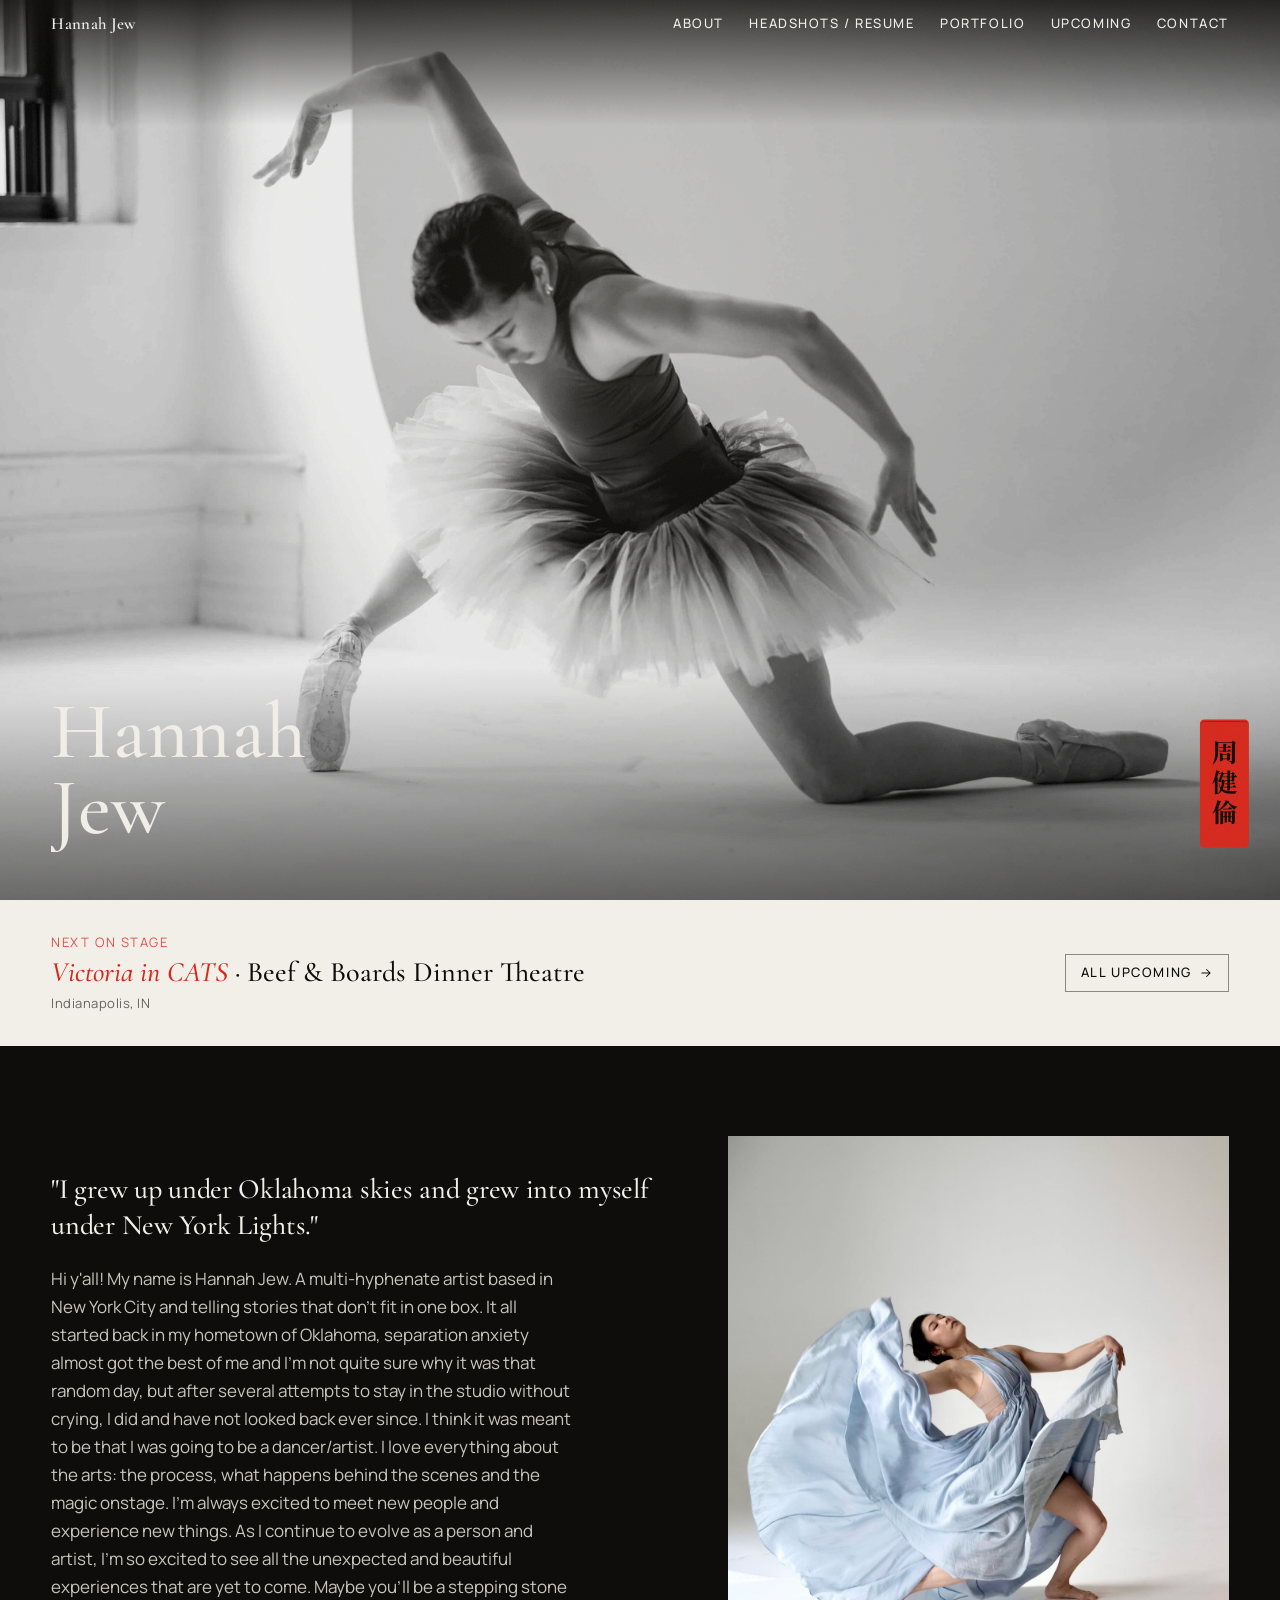
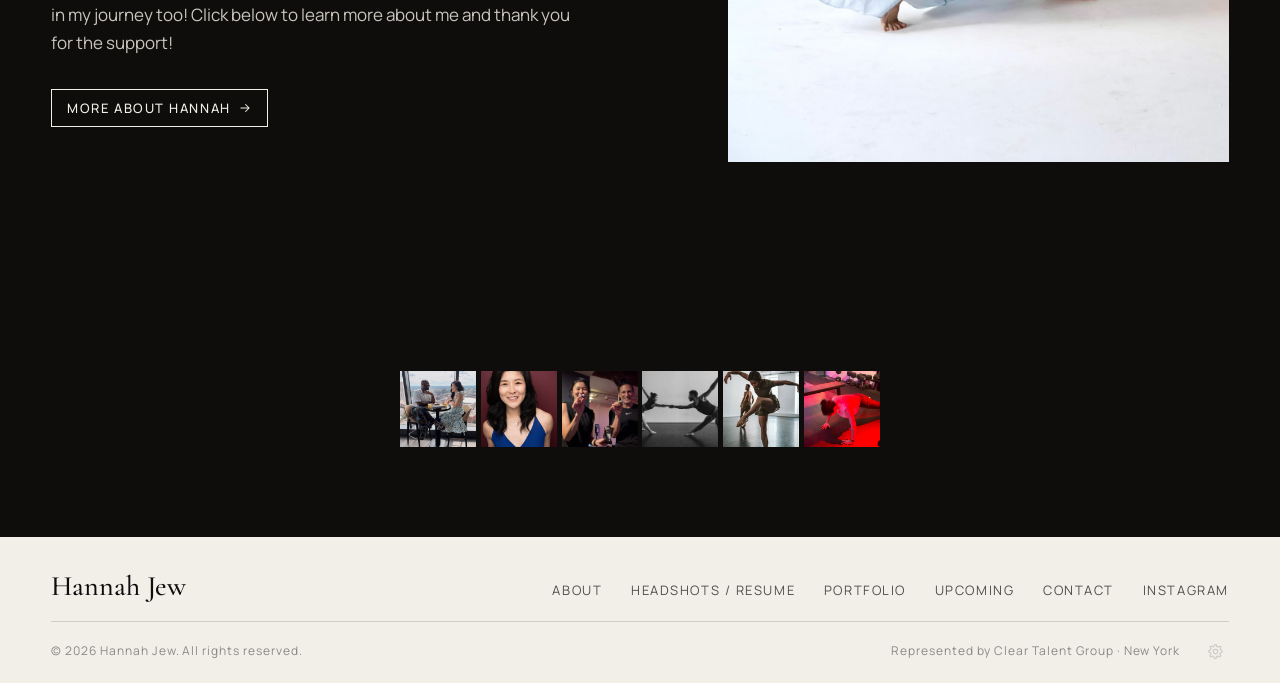
==== commit 56517bf6: "Tell the editor that saved changes take 1-2 minutes to appear GitHub Pages rebuilds after each save," ====
--- a/index.html
+++ b/index.html
@@ -11,7 +11,7 @@
   <link rel="preconnect" href="https://fonts.googleapis.com" />
   <link rel="preconnect" href="https://fonts.gstatic.com" crossorigin />
   <link href="https://fonts.googleapis.com/css2?family=Cormorant+Garamond:ital,wght@0,400;0,500;0,600;0,700;1,400;1,500;1,600&family=Manrope:wght@400;500;600;700&family=Noto+Serif+TC:wght@500;600;700&display=swap" rel="stylesheet" />
-  <link rel="stylesheet" href="assets/css/style.css?v=2026-08-30a" />
+  <link rel="stylesheet" href="assets/css/style.css?v=2026-08-30c" />
   <link rel="icon" href="favicon-32.png" type="image/png" sizes="32x32" />
   <link rel="icon" href="favicon-512.png" type="image/png" sizes="512x512" />
   <link rel="apple-touch-icon" href="apple-touch-icon.png" />
@@ -111,9 +111,9 @@
     </div>
   </footer>
 
-  <script src="assets/js/config.js?v=2026-08-30a"></script>
-  <script src="assets/js/main.js?v=2026-08-30a"></script>
-  <script src="assets/js/content.js?v=2026-08-30a"></script>
-  <script src="assets/js/studio.js?v=2026-08-30a"></script>
+  <script src="assets/js/config.js?v=2026-08-30c"></script>
+  <script src="assets/js/main.js?v=2026-08-30c"></script>
+  <script src="assets/js/content.js?v=2026-08-30c"></script>
+  <script src="assets/js/studio.js?v=2026-08-30c"></script>
 </body>
 </html>
--- a/assets/css/style.css
+++ b/assets/css/style.css
@@ -2103,6 +2103,14 @@
   .studio-bar__accent > span { display: none; }
   .studio-bar__actions { flex: 1 0 100%; justify-content: space-between; }
   .studio-bar .btn { padding: 0.5rem 0.85rem; font-size: 0.85rem; }
+  /* the save status is wordy, so let it stack rather than push the buttons off */
+  .studio-bar__state {
+    white-space: normal;
+    flex: 1 1 auto;
+    min-width: 0;
+    line-height: 1.35;
+    letter-spacing: 0.08em;
+  }
 }
 
 @media (max-width: 720px) {
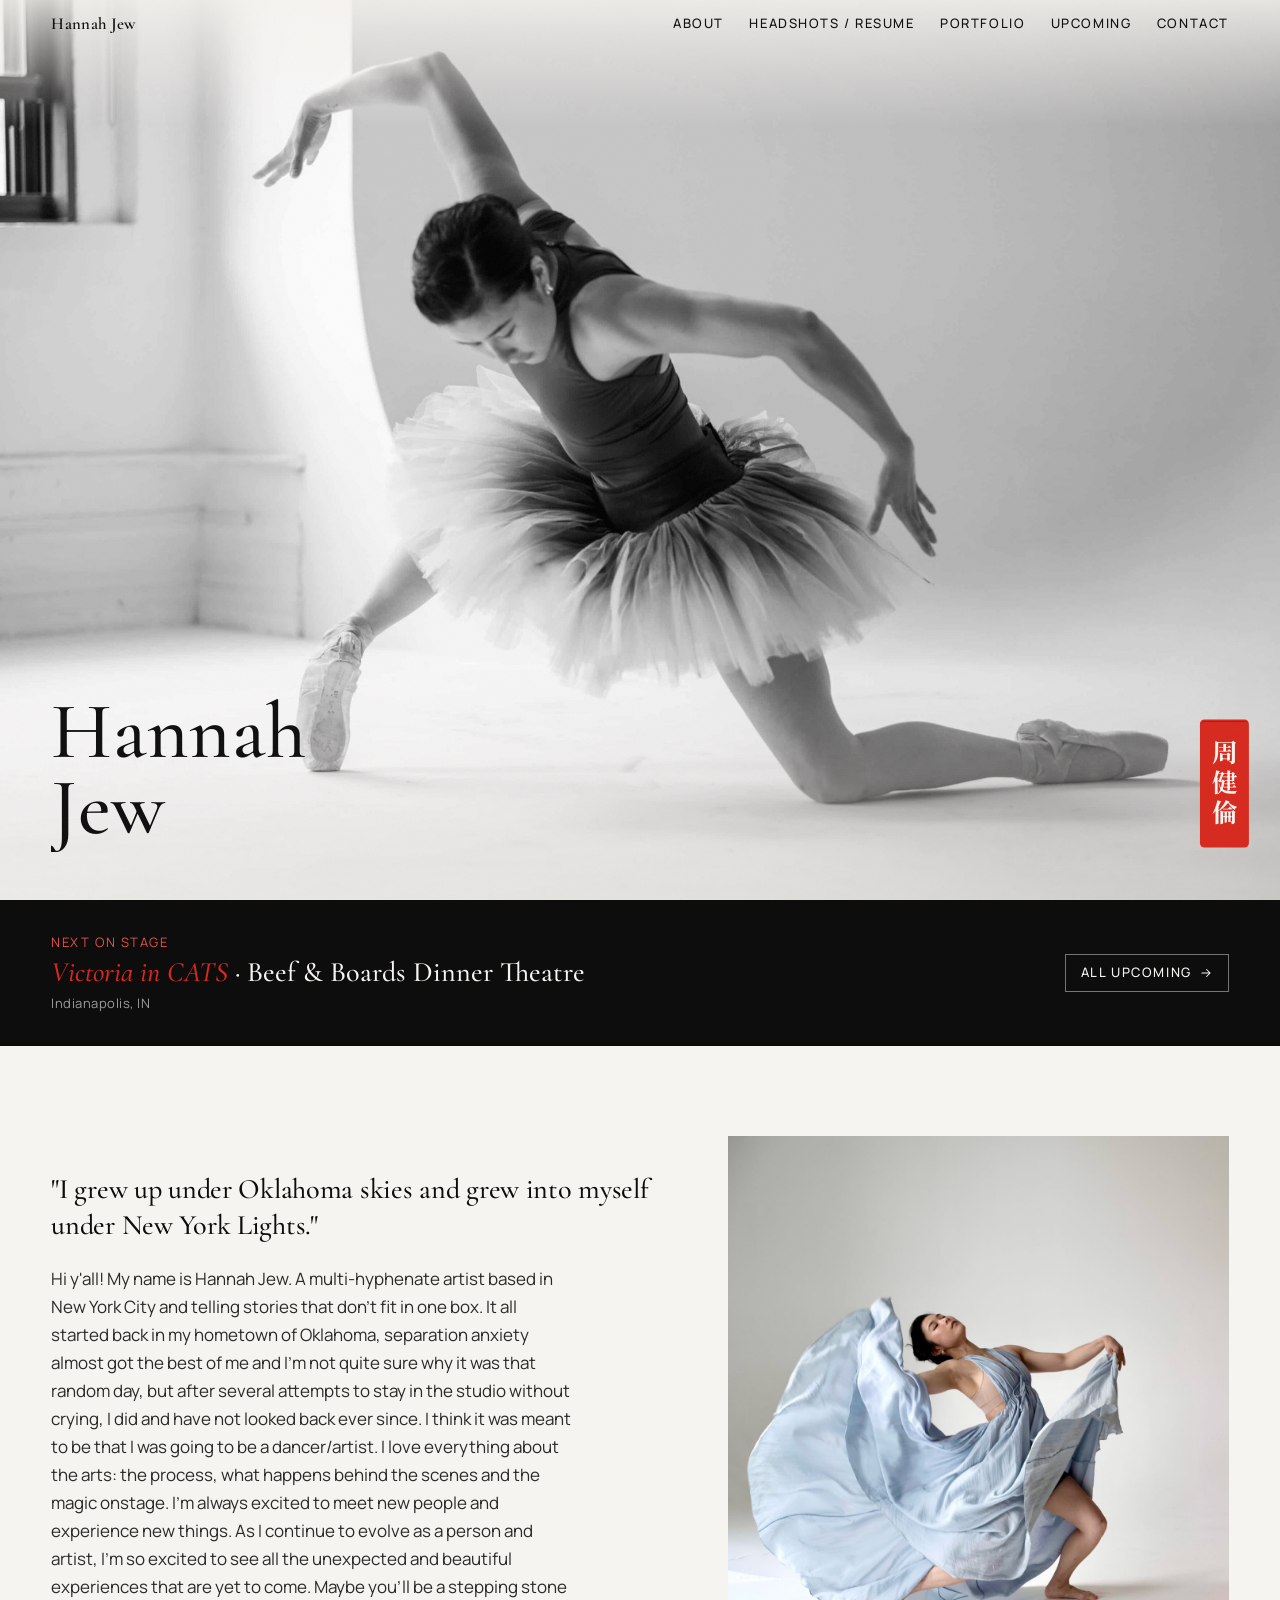
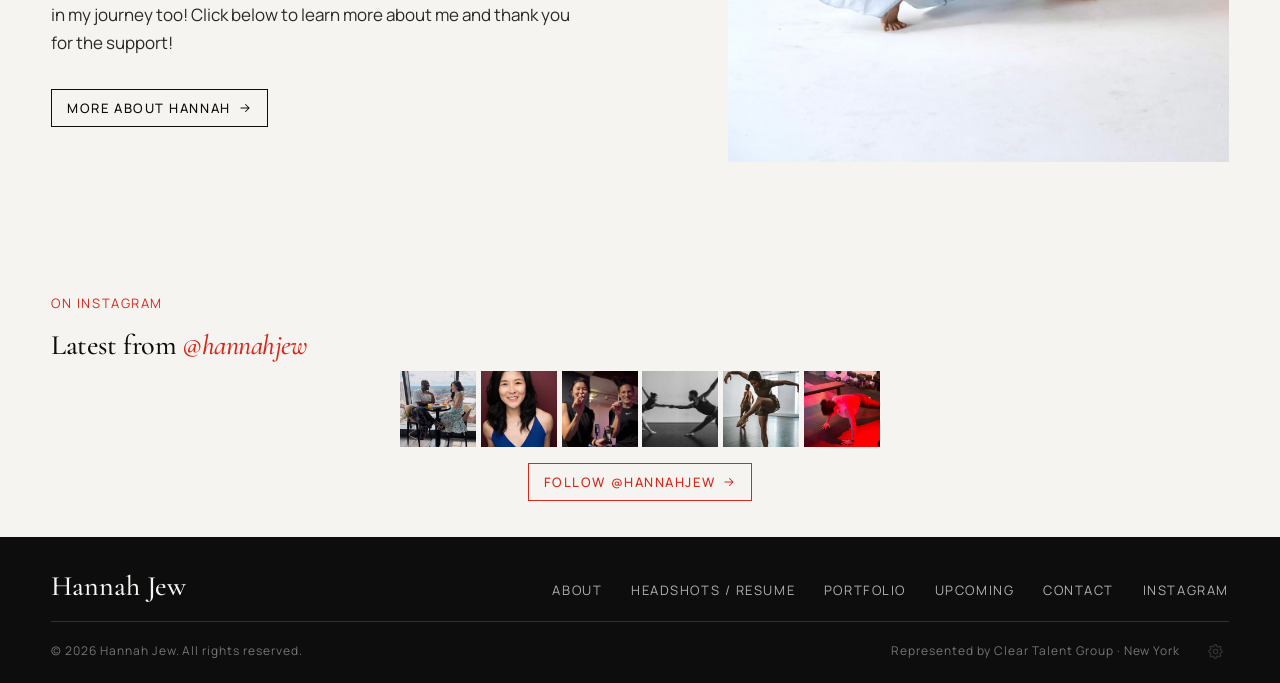
==== commit 2928bbcc: "Move item controls below photos, add text formatting and photo framing The reorder arrows sat on top" ====
--- a/index.html
+++ b/index.html
@@ -11,7 +11,7 @@
   <link rel="preconnect" href="https://fonts.googleapis.com" />
   <link rel="preconnect" href="https://fonts.gstatic.com" crossorigin />
   <link href="https://fonts.googleapis.com/css2?family=Cormorant+Garamond:ital,wght@0,400;0,500;0,600;0,700;1,400;1,500;1,600&family=Manrope:wght@400;500;600;700&family=Noto+Serif+TC:wght@500;600;700&display=swap" rel="stylesheet" />
-  <link rel="stylesheet" href="assets/css/style.css?v=2026-08-30c" />
+  <link rel="stylesheet" href="assets/css/style.css?v=2026-08-30f" />
   <link rel="icon" href="favicon-32.png" type="image/png" sizes="32x32" />
   <link rel="icon" href="favicon-512.png" type="image/png" sizes="512x512" />
   <link rel="apple-touch-icon" href="apple-touch-icon.png" />
@@ -111,9 +111,9 @@
     </div>
   </footer>
 
-  <script src="assets/js/config.js?v=2026-08-30c"></script>
-  <script src="assets/js/main.js?v=2026-08-30c"></script>
-  <script src="assets/js/content.js?v=2026-08-30c"></script>
-  <script src="assets/js/studio.js?v=2026-08-30c"></script>
+  <script src="assets/js/config.js?v=2026-08-30f"></script>
+  <script src="assets/js/main.js?v=2026-08-30f"></script>
+  <script src="assets/js/content.js?v=2026-08-30f"></script>
+  <script src="assets/js/studio.js?v=2026-08-30f"></script>
 </body>
 </html>
--- a/assets/css/style.css
+++ b/assets/css/style.css
@@ -1257,12 +1257,15 @@
   background: #000;
   z-index: 4;
 }
-.work-player iframe {
+.work-player iframe,
+.work-player video {
   width: 100%;
   height: 100%;
   border: 0;
   display: block;
 }
+/* Uploaded clips keep their own shape rather than being cropped to the tile. */
+.work-player video { object-fit: contain; background: #000; }
 .work-player__close {
   position: absolute;
   top: 0.4rem;
@@ -1788,7 +1791,54 @@
 }
 .studio-lock input:focus { outline: none; border-color: var(--red); }
 .studio-lock.is-wrong .studio-lock__card { animation: shake 0.45s ease; }
-.studio-lock__actions { display: flex; gap: 0.6rem; justify-content: center; }
+.studio-lock__actions { display: flex; gap: 0.6rem; justify-content: center; flex-wrap: wrap; }
+
+/* Studio's own prompt/confirm replacements. Chrome lets people permanently
+   silence native dialogs, which would strand the editor mid-task. */
+.studio-modal__card { width: min(460px, 100%); }
+.studio-modal__field { margin: 1.2rem 0 1.1rem; }
+.studio-modal__field input,
+.studio-modal__field textarea {
+  width: 100%;
+  padding: 0.7rem 0.85rem;
+  font-family: var(--sans);
+  font-size: 1rem;
+  color: var(--ink);
+  background: var(--paper);
+  border: 1px solid var(--line);
+  border-radius: 3px;
+  text-align: left;
+}
+.studio-modal__field textarea { resize: vertical; min-height: 6rem; line-height: 1.5; }
+.studio-modal__field input:focus,
+.studio-modal__field textarea:focus { outline: none; border-color: var(--red); }
+
+.studio-modal__choices {
+  display: grid;
+  gap: 0.55rem;
+  margin: 1.3rem 0 1.1rem;
+  text-align: left;
+}
+.studio-modal__choice {
+  display: grid;
+  gap: 0.2rem;
+  width: 100%;
+  padding: 0.85rem 1rem;
+  background: var(--paper);
+  border: 1px solid var(--line);
+  border-radius: 4px;
+  cursor: pointer;
+  text-align: left;
+  transition: border-color 0.25s var(--ease-out), background 0.25s var(--ease-out);
+}
+.studio-modal__choice:hover { border-color: var(--red); background: var(--paper-dim); }
+.studio-modal__choice-title {
+  font-family: var(--sans);
+  font-size: 0.9rem;
+  letter-spacing: 0.02em;
+  color: var(--ink);
+}
+.studio-modal__choice-help { font-size: 0.78rem; line-height: 1.5; color: var(--grey); }
 @keyframes shake {
   0%, 100% { transform: translateX(0); }
   25% { transform: translateX(-7px); }
@@ -1975,29 +2025,17 @@
 }
 
 /* move / remove controls that ride along with each item */
-.hj-item-tools {
-  position: absolute;
-  top: 0.4rem;
-  right: 0.4rem;
-  z-index: 6;
-  display: flex;
-  gap: 0.2rem;
-  opacity: 0;
-  transition: opacity 0.25s var(--ease-out);
-}
-/* About / Home paragraphs: sit under the copy, never on top of it */
+/* Item controls always sit in a row beneath the photo or paragraph, so they
+   never cover the picture or the words being typed. */
+.hj-item-tools,
 .hj-item-tools--row {
-  position: static;
-  top: auto;
-  right: auto;
   display: none;
-  margin: 0.5rem 0 0.15rem;
+  gap: 0.25rem;
+  margin: 0.55rem 0 0.15rem;
   opacity: 1;
 }
+body.hj-edit .hj-item-tools,
 body.hj-edit .hj-item-tools--row { display: flex; }
-[data-edit-item]:hover > .hj-item-tools,
-.hj-item-tools:focus-within,
-body.hj-edit .hj-item-tools { opacity: 1; }
 body.hj-edit .work { overflow: visible; }
 .hj-item-tools button {
   width: 36px;
@@ -2023,11 +2061,180 @@
   letter-spacing: -0.12em;
   cursor: grab;
 }
-body.hj-edit .work > .hj-item-tools { opacity: 1; }
 .hj-item-tools button:hover { background: var(--ink); color: var(--paper); }
 .hj-item-tools button[data-del]:hover { background: var(--red); color: #fff; }
 
 body.hj-edit [data-edit-choice]:hover { cursor: pointer; }
+
+/* ---------- big picture framing ---------- */
+.hj-tune-open {
+  position: absolute;
+  left: 0.6rem;
+  bottom: 0.6rem;
+  z-index: 7;
+  padding: 0.4rem 0.75rem;
+  border: 1px solid rgb(255 255 255 / 0.5);
+  border-radius: 999px;
+  background: rgb(0 0 0 / 0.55);
+  color: #fff;
+  font-family: var(--font-ui);
+  font-size: 0.66rem;
+  letter-spacing: 0.16em;
+  text-transform: uppercase;
+  cursor: pointer;
+  backdrop-filter: blur(4px);
+}
+.hj-tune-open:hover { background: var(--red); border-color: var(--red); }
+body:not(.hj-edit) .hj-tune-open { display: none; }
+
+.hj-tune {
+  position: fixed;
+  right: clamp(0.6rem, 3vw, 1.6rem);
+  bottom: 5.5rem;
+  z-index: 330;
+  width: min(310px, calc(100vw - 1.2rem));
+  padding: 0.9rem 1rem 0.8rem;
+  background: rgb(var(--paper-rgb) / 0.97);
+  border: 1px solid var(--line);
+  border-radius: 6px;
+  box-shadow: 0 14px 34px -18px rgb(0 0 0 / 0.5);
+  font-family: var(--font-ui);
+  animation: riseIn 0.35s var(--ease-out) both;
+}
+.hj-tune__head {
+  display: flex;
+  align-items: center;
+  justify-content: space-between;
+  gap: 0.6rem;
+  margin-bottom: 0.7rem;
+}
+.hj-tune__head strong {
+  font-family: var(--font-ui);
+  font-size: 0.68rem;
+  letter-spacing: 0.18em;
+  text-transform: uppercase;
+  color: var(--grey);
+  font-weight: 500;
+}
+.hj-tune__head .btn { padding: 0.3rem 0.8rem; font-size: 0.62rem; }
+.hj-tune__row {
+  display: grid;
+  grid-template-columns: 1fr auto;
+  align-items: center;
+  gap: 0.15rem 0.5rem;
+  margin-bottom: 0.5rem;
+}
+.hj-tune__label {
+  font-size: 0.72rem;
+  letter-spacing: 0.05em;
+  color: var(--ink);
+}
+.hj-tune__row output {
+  font-size: 0.68rem;
+  color: var(--grey);
+  font-variant-numeric: tabular-nums;
+}
+.hj-tune__row input[type="range"] {
+  grid-column: 1 / -1;
+  width: 100%;
+  accent-color: var(--red);
+  margin: 0;
+}
+.hj-tune__foot { margin-top: 0.6rem; text-align: right; }
+.hj-tune__foot button {
+  background: none;
+  border: 0;
+  padding: 0;
+  font-family: var(--font-ui);
+  font-size: 0.68rem;
+  letter-spacing: 0.08em;
+  color: var(--grey);
+  text-decoration: underline;
+  cursor: pointer;
+}
+.hj-tune__foot button:hover { color: var(--red); }
+@media (max-width: 560px) {
+  .hj-tune { left: 0.6rem; right: 0.6rem; width: auto; bottom: 7.5rem; }
+}
+
+/* ---------- text formatting bar ---------- */
+.hj-format {
+  position: fixed;
+  z-index: 320;
+  display: none;
+  align-items: center;
+  gap: 0.3rem;
+  padding: 0.3rem 0.4rem;
+  background: var(--paper);
+  border: 1px solid var(--line);
+  border-radius: 6px;
+  box-shadow: 0 10px 28px -14px rgb(0 0 0 / 0.45);
+  font-family: var(--font-ui);
+}
+.hj-format.is-on { display: flex; }
+.hj-format button,
+.hj-format select {
+  min-width: 30px;
+  height: 30px;
+  padding: 0 0.4rem;
+  display: grid;
+  place-items: center;
+  border: 1px solid transparent;
+  border-radius: 3px;
+  background: transparent;
+  color: var(--ink);
+  font-family: var(--font-ui);
+  font-size: 0.82rem;
+  line-height: 1;
+  cursor: pointer;
+}
+.hj-format button:hover,
+.hj-format select:hover { background: var(--paper-dim); }
+.hj-format button.is-on { background: var(--ink); color: var(--paper); }
+.hj-format select {
+  min-width: 92px;
+  padding: 0 0.4rem;
+  border-color: var(--line);
+  font-size: 0.72rem;
+  letter-spacing: 0.04em;
+}
+.hj-format__sep {
+  width: 1px;
+  height: 20px;
+  background: var(--line);
+  flex: 0 0 auto;
+}
+.hj-format__colors { display: flex; align-items: center; gap: 0.2rem; }
+.hj-format__color {
+  width: 18px;
+  min-width: 18px;
+  height: 18px;
+  padding: 0;
+  border-radius: 50%;
+  border: 1px solid rgb(0 0 0 / 0.18);
+  cursor: pointer;
+  overflow: hidden;
+  position: relative;
+}
+.hj-format__color:hover { transform: scale(1.15); }
+.hj-format__color--custom {
+  background: conic-gradient(#d7281c, #b8860b, #0f7b6c, #1e4fd8, #c2185b, #d7281c);
+  display: inline-block;
+}
+.hj-format__color--custom input {
+  position: absolute;
+  inset: -30%;
+  opacity: 0;
+  cursor: pointer;
+  border: 0;
+  padding: 0;
+}
+@media (max-width: 560px) {
+  .hj-format { gap: 0.2rem; padding: 0.25rem 0.3rem; max-width: calc(100vw - 1rem); flex-wrap: wrap; }
+  .hj-format button, .hj-format select { height: 34px; min-width: 34px; }
+  .hj-format select { min-width: 78px; }
+  .hj-format__color { width: 22px; min-width: 22px; height: 22px; }
+}
 
 .hj-add {
   display: inline-flex;
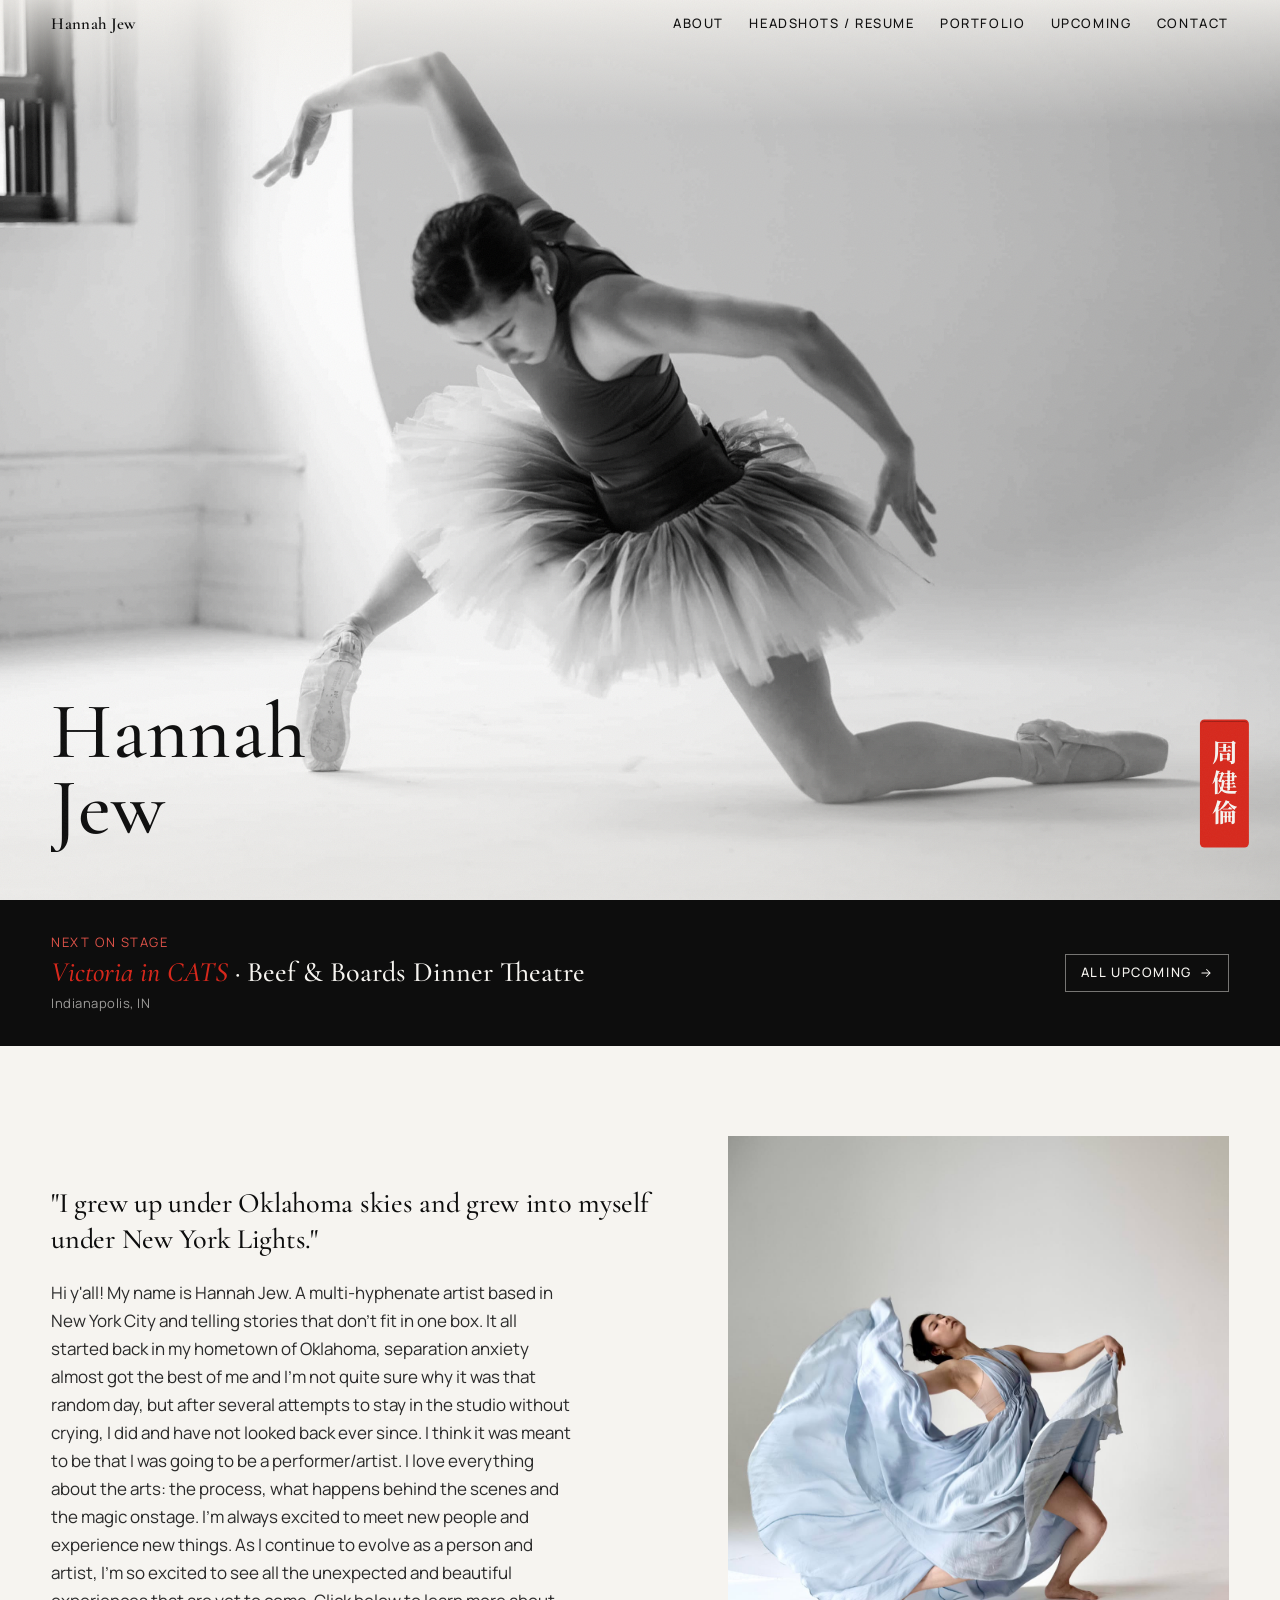
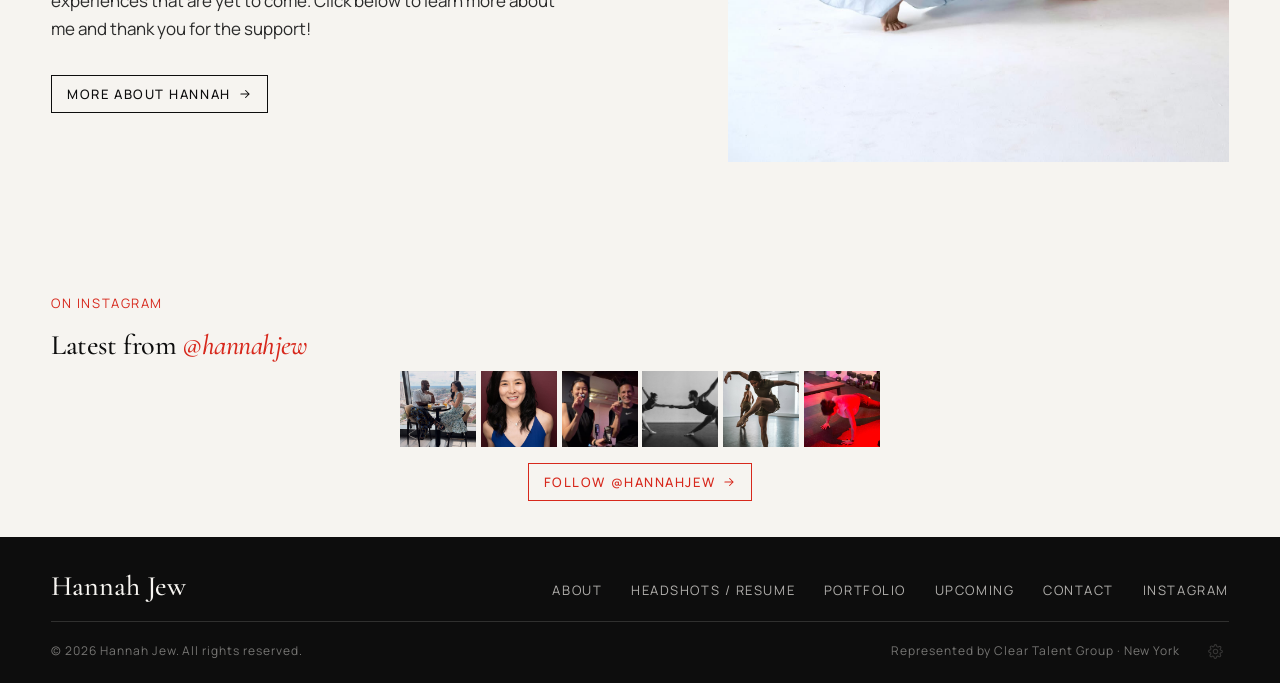
==== commit c7781d1f: "Put "Add paragraph" beside the words it adds to on About The About page sets Hannah's writing next t" ====
--- a/index.html
+++ b/index.html
@@ -11,7 +11,7 @@
   <link rel="preconnect" href="https://fonts.googleapis.com" />
   <link rel="preconnect" href="https://fonts.gstatic.com" crossorigin />
   <link href="https://fonts.googleapis.com/css2?family=Cormorant+Garamond:ital,wght@0,400;0,500;0,600;0,700;1,400;1,500;1,600&family=Manrope:wght@400;500;600;700&family=Noto+Serif+TC:wght@500;600;700&display=swap" rel="stylesheet" />
-  <link rel="stylesheet" href="assets/css/style.css?v=2026-08-30f" />
+  <link rel="stylesheet" href="assets/css/style.css?v=2026-09-01a" />
   <link rel="icon" href="favicon-32.png" type="image/png" sizes="32x32" />
   <link rel="icon" href="favicon-512.png" type="image/png" sizes="512x512" />
   <link rel="apple-touch-icon" href="apple-touch-icon.png" />
@@ -64,7 +64,7 @@
         <div class="will-reveal">
           <h2 data-home-headline>A multi-hyphenate artist moving between <em>ballet, Broadway, and heritage</em>, telling stories that don't fit in one box.</h2>
           <div class="home-body" data-home-body></div>
-          <a class="btn" href="about.html">More about Hannah <svg class="i" viewBox="0 0 24 24" width="14" height="14" aria-hidden="true" fill="none" stroke="currentColor" stroke-width="1.8" stroke-linecap="round" stroke-linejoin="round"><path d="M5 12h14M13 6l6 6-6 6"/></svg></a>
+          <a class="btn" href="about.html"><span data-page-text="home.aboutCta">More about Hannah</span> <svg class="i" viewBox="0 0 24 24" width="14" height="14" aria-hidden="true" fill="none" stroke="currentColor" stroke-width="1.8" stroke-linecap="round" stroke-linejoin="round"><path d="M5 12h14M13 6l6 6-6 6"/></svg></a>
         </div>
         <figure class="intro__img will-reveal">
           <img data-home-intro-img src="assets/img/green-leotard.jpg" alt="Hannah Jew in a green leotard, arms curved in a sculptural contemporary shape" loading="lazy" />
@@ -75,8 +75,8 @@
     <section class="insta">
       <div class="container">
         <div class="page-head will-reveal">
-          <p class="kicker">On Instagram</p>
-          <h1>Latest from <em>@hannahjew</em></h1>
+          <p class="kicker" data-page-text="home.instaKicker">On Instagram</p>
+          <h1 data-page-text="home.instaHeading">Latest from <em>@hannahjew</em></h1>
         </div>
         <div class="insta-grid">
           <a href="https://www.instagram.com/hannahjew" target="_blank" rel="noopener"><img src="assets/img/insta/insta-1.jpg" alt="Recent Instagram post from @hannahjew" loading="lazy" /></a>
@@ -87,7 +87,7 @@
           <a href="https://www.instagram.com/hannahjew" target="_blank" rel="noopener"><img src="assets/img/insta/insta-6.jpg" alt="" loading="lazy" /></a>
         </div>
         <p class="insta-follow will-reveal">
-          <a class="btn btn--red" href="https://www.instagram.com/hannahjew" target="_blank" rel="noopener">Follow @hannahjew <svg class="i" viewBox="0 0 24 24" width="14" height="14" aria-hidden="true" fill="none" stroke="currentColor" stroke-width="1.8" stroke-linecap="round" stroke-linejoin="round"><path d="M5 12h14M13 6l6 6-6 6"/></svg></a>
+          <a class="btn btn--red" href="https://www.instagram.com/hannahjew" target="_blank" rel="noopener"><span data-page-text="home.instaCta">Follow @hannahjew</span> <svg class="i" viewBox="0 0 24 24" width="14" height="14" aria-hidden="true" fill="none" stroke="currentColor" stroke-width="1.8" stroke-linecap="round" stroke-linejoin="round"><path d="M5 12h14M13 6l6 6-6 6"/></svg></a>
         </p>
       </div>
     </section>
@@ -107,13 +107,13 @@
     </div>
     <div class="footer__bottom">
       <span>© <span data-year>2026</span> Hannah Jew. All rights reserved.</span>
-      <span>Represented by Clear Talent Group · New York</span>
+      <span data-page-text="footer.note">Represented by Clear Talent Group · New York</span>
     </div>
   </footer>
 
-  <script src="assets/js/config.js?v=2026-08-30f"></script>
-  <script src="assets/js/main.js?v=2026-08-30f"></script>
-  <script src="assets/js/content.js?v=2026-08-30f"></script>
-  <script src="assets/js/studio.js?v=2026-08-30f"></script>
+  <script src="assets/js/config.js?v=2026-09-01a"></script>
+  <script src="assets/js/main.js?v=2026-09-01a"></script>
+  <script src="assets/js/content.js?v=2026-09-01a"></script>
+  <script src="assets/js/studio.js?v=2026-09-01a"></script>
 </body>
 </html>
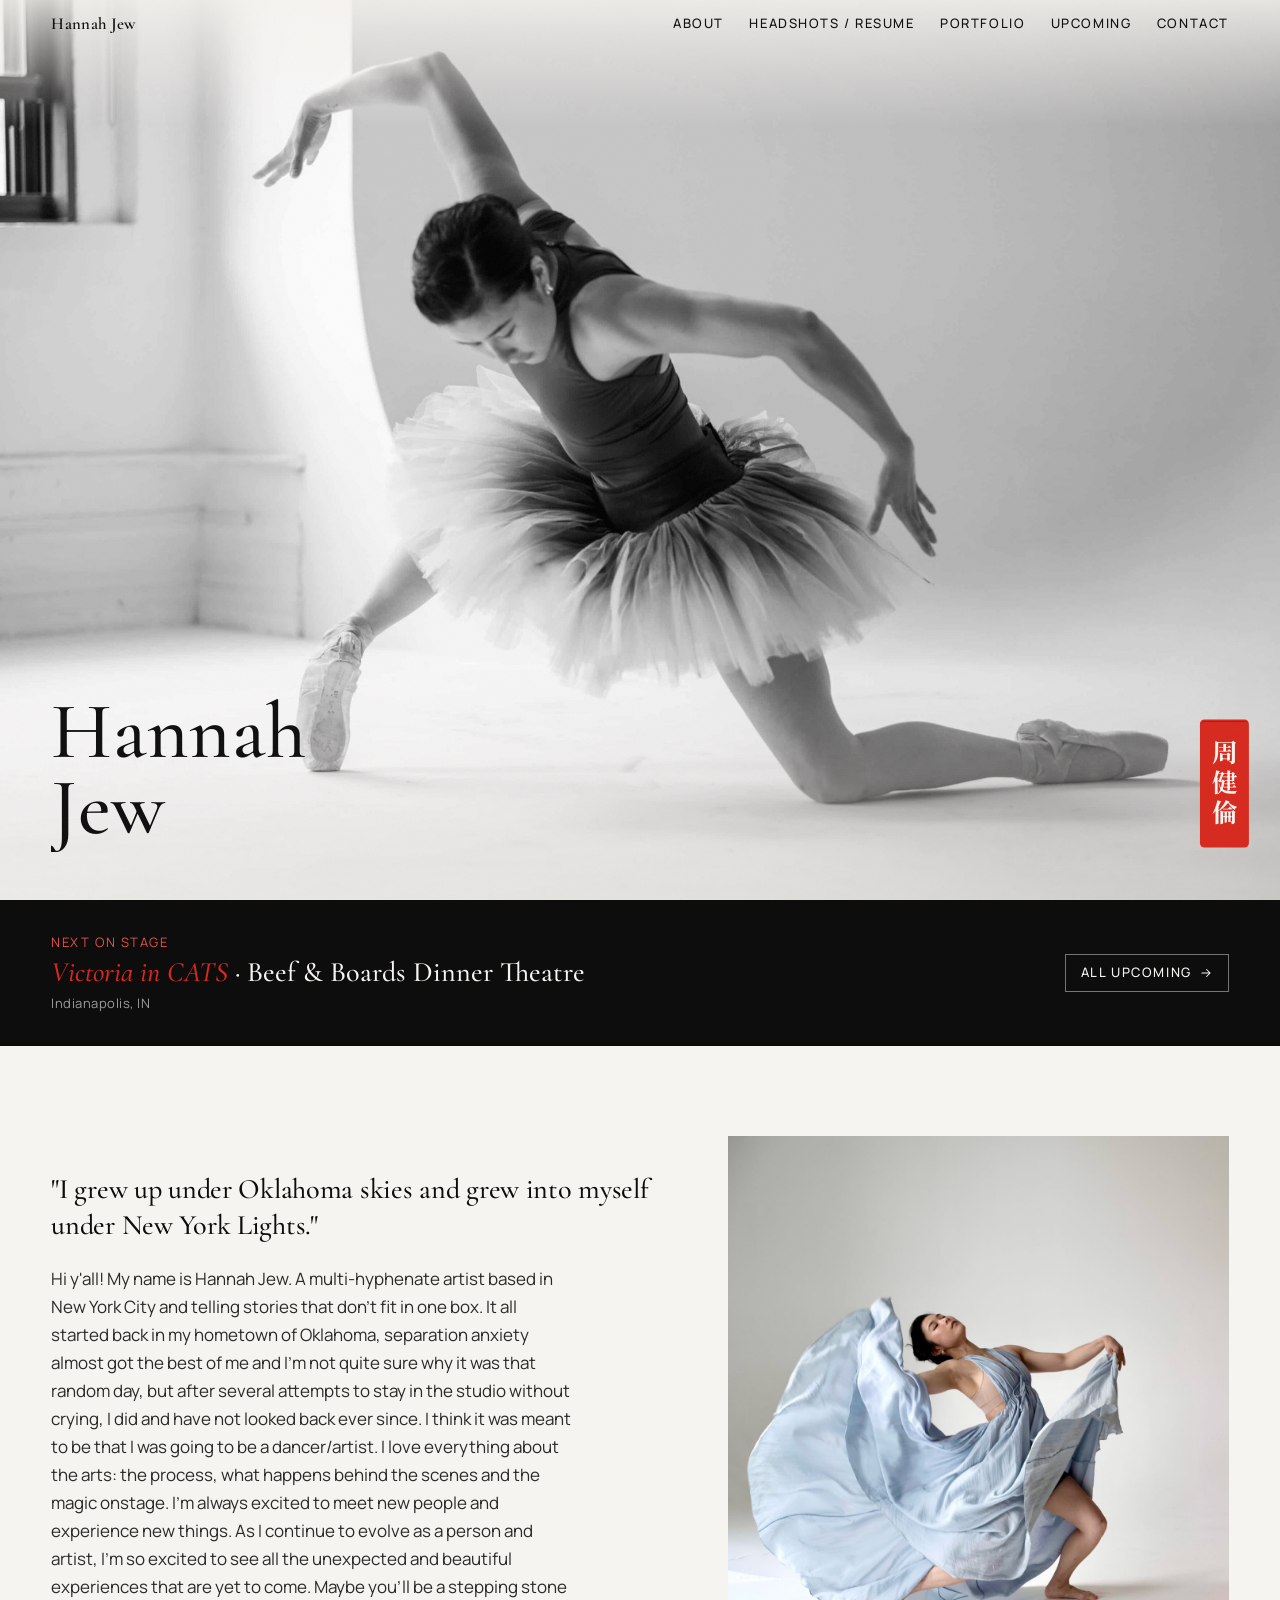
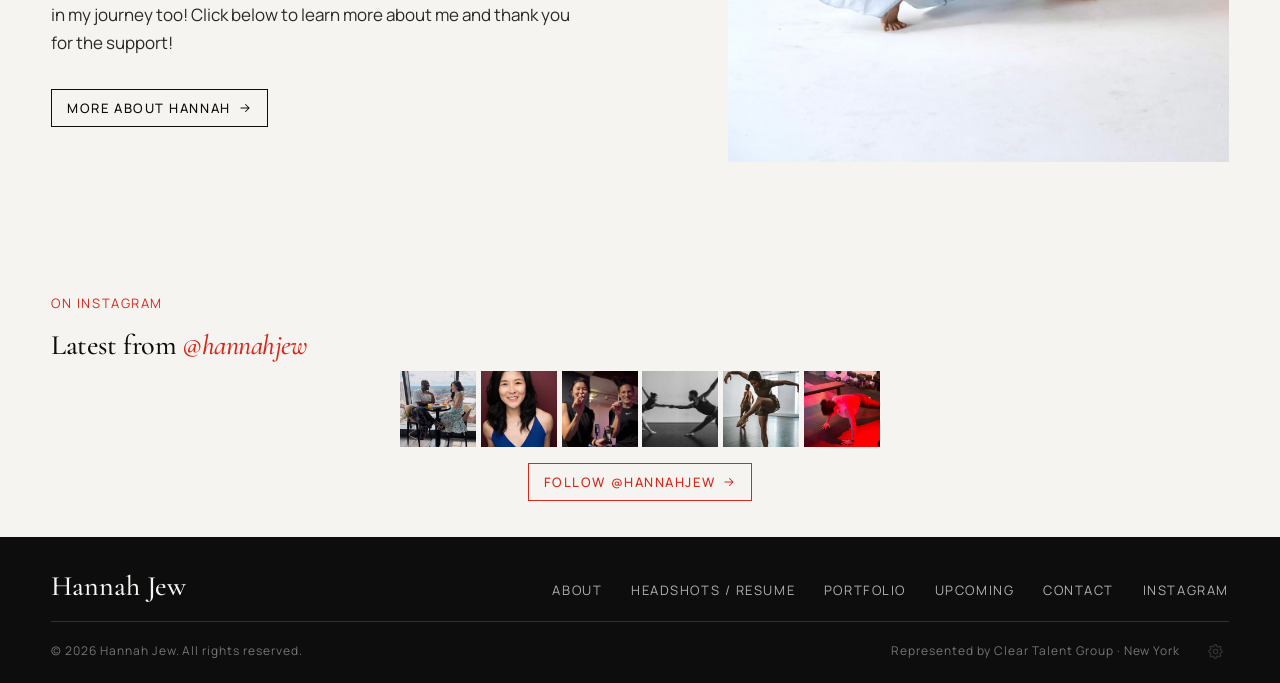
==== commit a5c015ec: "Save when she says so, not on every keystroke Each edit started a countdown that published a second " ====
--- a/index.html
+++ b/index.html
@@ -11,7 +11,7 @@
   <link rel="preconnect" href="https://fonts.googleapis.com" />
   <link rel="preconnect" href="https://fonts.gstatic.com" crossorigin />
   <link href="https://fonts.googleapis.com/css2?family=Cormorant+Garamond:ital,wght@0,400;0,500;0,600;0,700;1,400;1,500;1,600&family=Manrope:wght@400;500;600;700&family=Noto+Serif+TC:wght@500;600;700&display=swap" rel="stylesheet" />
-  <link rel="stylesheet" href="assets/css/style.css?v=2026-09-01a" />
+  <link rel="stylesheet" href="assets/css/style.css?v=2026-09-01b" />
   <link rel="icon" href="favicon-32.png" type="image/png" sizes="32x32" />
   <link rel="icon" href="favicon-512.png" type="image/png" sizes="512x512" />
   <link rel="apple-touch-icon" href="apple-touch-icon.png" />
@@ -111,9 +111,9 @@
     </div>
   </footer>
 
-  <script src="assets/js/config.js?v=2026-09-01a"></script>
-  <script src="assets/js/main.js?v=2026-09-01a"></script>
-  <script src="assets/js/content.js?v=2026-09-01a"></script>
-  <script src="assets/js/studio.js?v=2026-09-01a"></script>
+  <script src="assets/js/config.js?v=2026-09-01b"></script>
+  <script src="assets/js/main.js?v=2026-09-01b"></script>
+  <script src="assets/js/content.js?v=2026-09-01b"></script>
+  <script src="assets/js/studio.js?v=2026-09-01b"></script>
 </body>
 </html>
--- a/assets/css/style.css
+++ b/assets/css/style.css
@@ -1927,6 +1927,13 @@
   white-space: nowrap;
 }
 .studio-bar .btn { padding: 0.3rem 0.7rem; font-size: 0.6rem; border-radius: 3px; }
+/* Save goes quiet once there is nothing left to save, so the bar shows at a
+   glance whether her latest words have reached the live site. */
+.studio-bar .btn:disabled {
+  opacity: 0.4;
+  cursor: default;
+  pointer-events: none;
+}
 
 .studio-toast {
   position: fixed;
